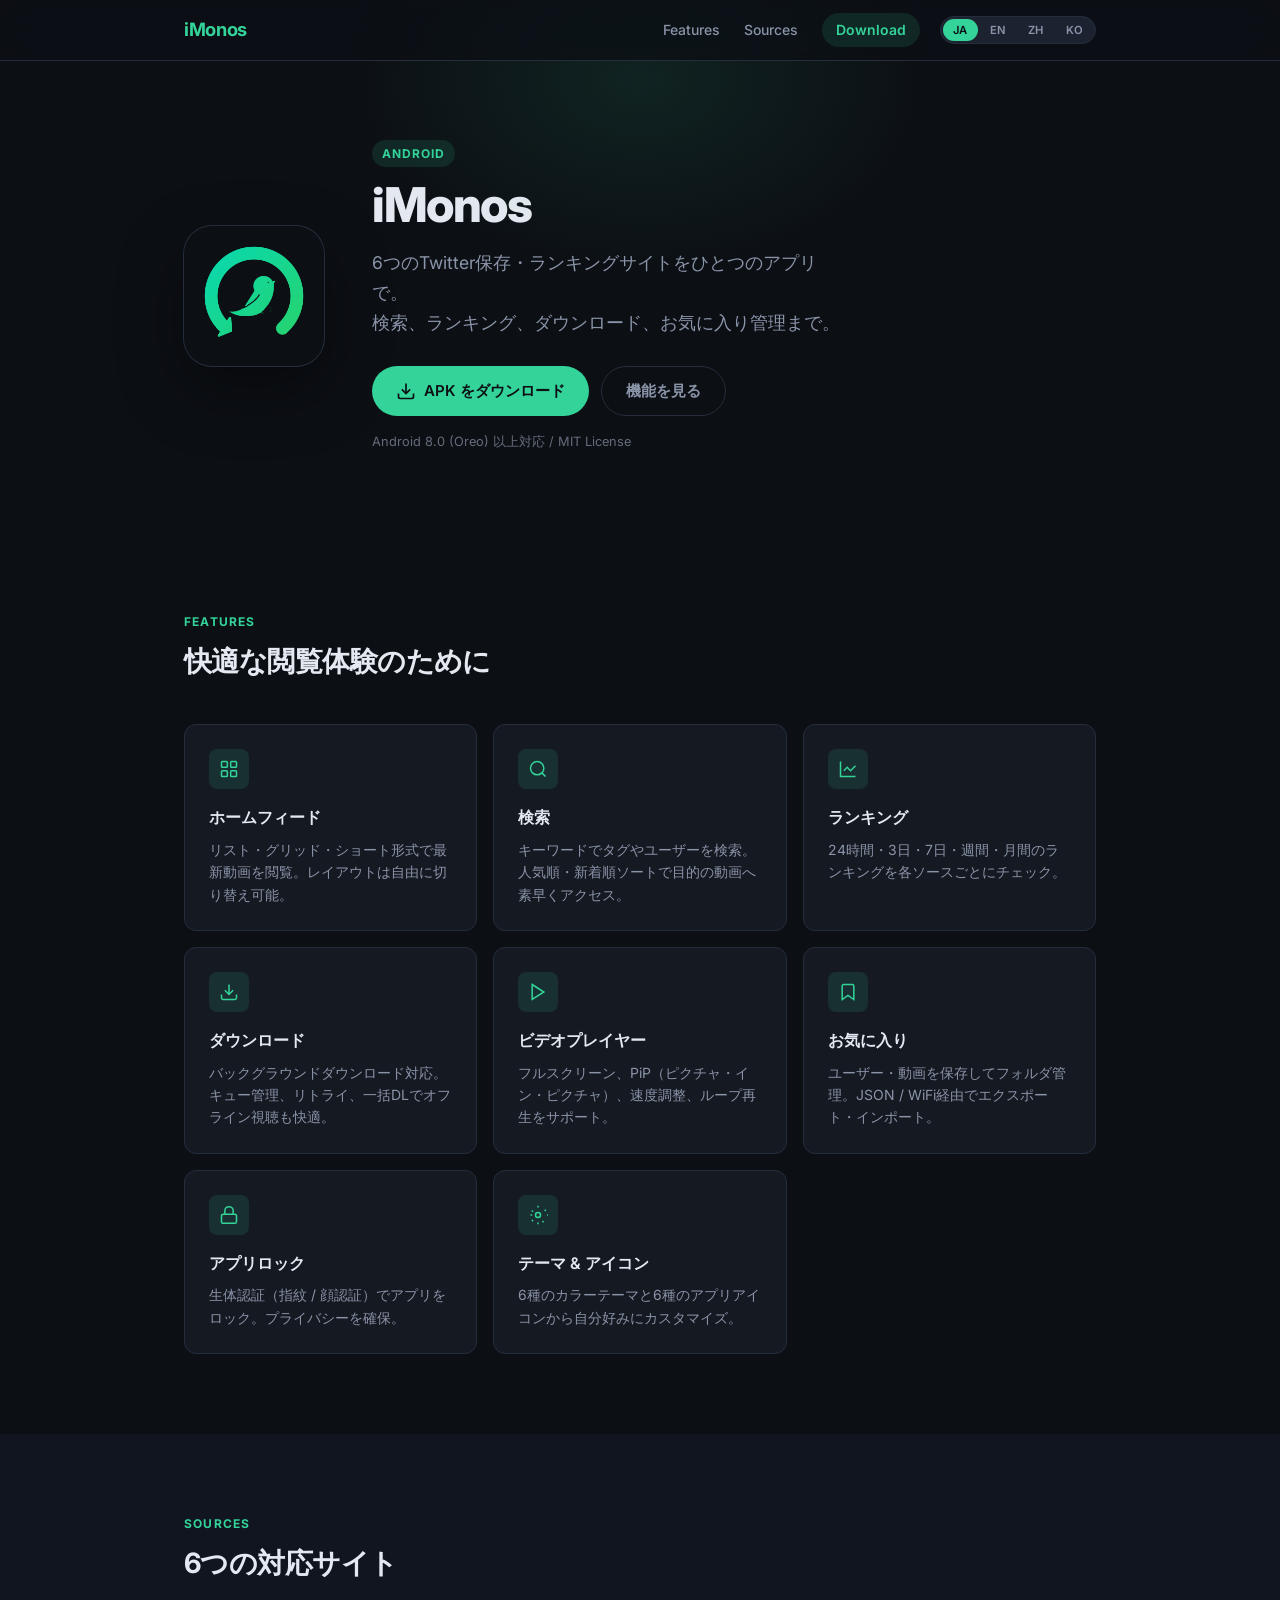
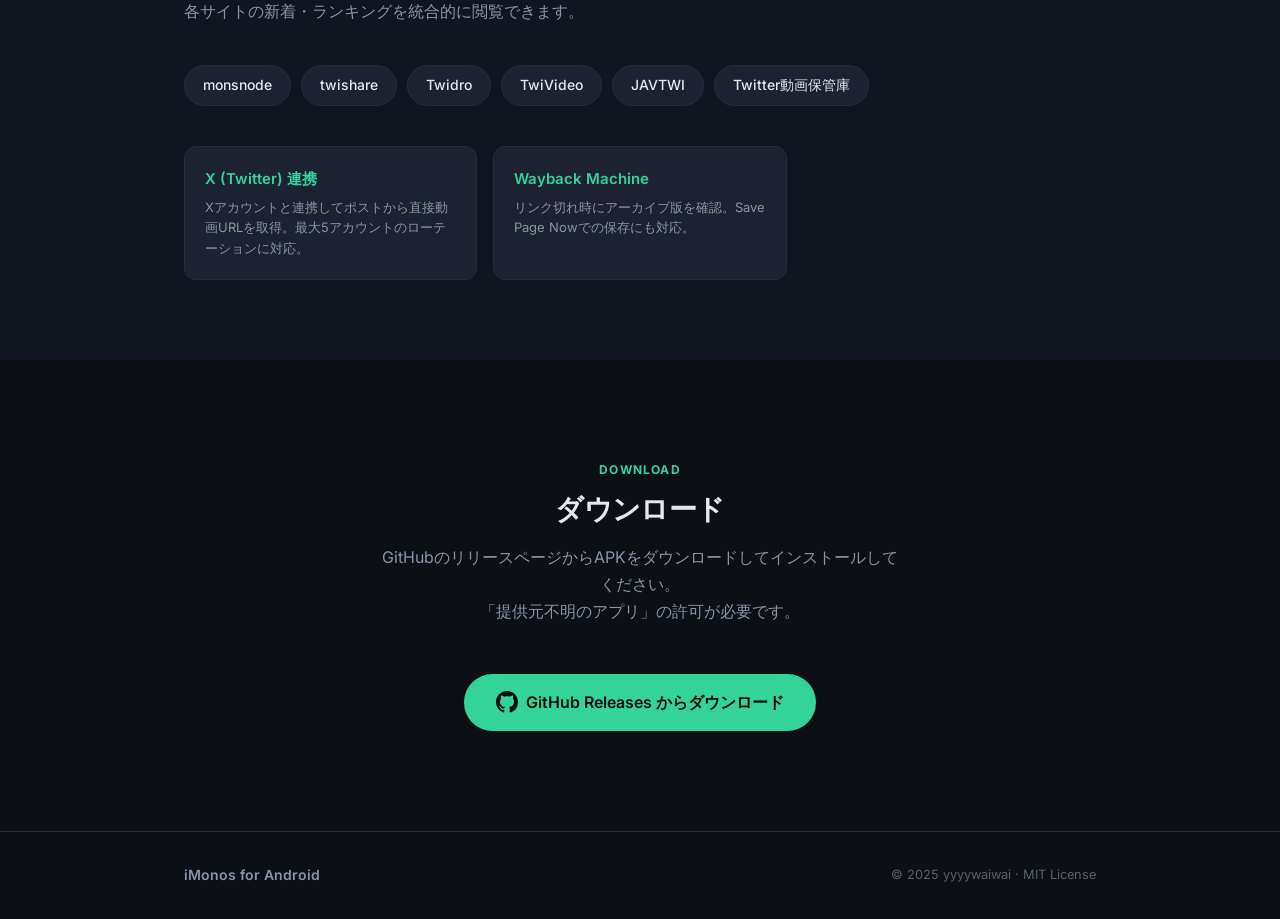
==== index.html @ a7b482ba "Initial commit" ====
<!DOCTYPE html>
<html lang="ja">
<head>
  <meta charset="UTF-8">
  <meta name="viewport" content="width=device-width, initial-scale=1.0">
  <title>iMonos for Android</title>
  <meta name="description" content="iMonos - Twitter保存ランキング系サイトを快適に閲覧できるAndroidアプリ">
  <meta name="theme-color" content="#0c0f14">

  <meta property="og:type" content="website">
  <meta property="og:title" content="iMonos for Android">
  <meta property="og:description" content="iMonos - Twitter保存ランキング系サイトを快適に閲覧できるAndroidアプリ">
  <meta property="og:image" content="app-icon.png">
  <meta name="twitter:card" content="summary">
  <meta name="twitter:title" content="iMonos for Android">
  <meta name="twitter:description" content="iMonos - Twitter保存ランキング系サイトを快適に閲覧できるAndroidアプリ">

  <link rel="icon" href="app-icon.png" type="image/png">
  <link rel="preconnect" href="https://fonts.googleapis.com">
  <link rel="preconnect" href="https://fonts.gstatic.com" crossorigin>
  <link href="https://fonts.googleapis.com/css2?family=Inter:wght@400;500;600;700;800&family=Noto+Sans+SC:wght@400;500;600;700&family=Noto+Sans+KR:wght@400;500;600;700&display=swap" rel="stylesheet">
  <link rel="stylesheet" href="style.css">
</head>
<body>

  <nav class="topbar">
    <div class="topbar-inner">
      <span class="topbar-brand">iMonos</span>
      <div class="topbar-right">
        <div class="topbar-links">
          <a href="#features" data-i18n="nav.features">Features</a>
          <a href="#sources" data-i18n="nav.sources">Sources</a>
          <a href="#download" class="topbar-cta" data-i18n="nav.download">Download</a>
        </div>
        <div class="lang-switcher">
          <button class="lang-btn" data-lang="ja" aria-label="Japanese">JA</button>
          <button class="lang-btn" data-lang="en" aria-label="English">EN</button>
          <button class="lang-btn" data-lang="zh" aria-label="Chinese">ZH</button>
          <button class="lang-btn" data-lang="ko" aria-label="Korean">KO</button>
        </div>
      </div>
    </div>
  </nav>

  <main>

    <!-- Hero -->
    <section class="hero">
      <div class="hero-glow" aria-hidden="true"></div>
      <div class="wrap hero-layout">
        <img class="hero-icon" src="app-icon.png" alt="iMonos App Icon" width="160" height="160">
        <div class="hero-text">
          <p class="hero-badge">Android</p>
          <h1>iMonos</h1>
          <p class="hero-lead" data-i18n="hero.lead">6つのTwitter保存・ランキングサイトをひとつのアプリで。<br>検索、ランキング、ダウンロード、お気に入り管理まで。</p>
          <div class="hero-buttons">
            <a href="https://github.com/tqmane/iMons_web/releases/latest" class="btn btn-primary" target="_blank" rel="noreferrer">
              <svg viewBox="0 0 24 24" fill="none" stroke="currentColor" stroke-width="2" width="20" height="20" aria-hidden="true">
                <path d="M21 15v4a2 2 0 0 1-2 2H5a2 2 0 0 1-2-2v-4"/>
                <polyline points="7 10 12 15 17 10"/>
                <line x1="12" y1="15" x2="12" y2="3"/>
              </svg>
              <span data-i18n="hero.download">APK をダウンロード</span>
            </a>
            <a href="#features" class="btn btn-ghost" data-i18n="hero.features">機能を見る</a>
          </div>
          <p class="hero-note" data-i18n="hero.note">Android 8.0 (Oreo) 以上対応 / MIT License</p>
        </div>
      </div>
    </section>

    <!-- Features -->
    <section class="section" id="features">
      <div class="wrap">
        <p class="section-label">Features</p>
        <h2 class="section-heading" data-i18n="features.heading">快適な閲覧体験のために</h2>

        <div class="feat-grid">
          <div class="feat-card">
            <div class="feat-icon">
              <svg viewBox="0 0 24 24" fill="none" stroke="currentColor" stroke-width="1.8"><rect x="3" y="3" width="7" height="7" rx="1"/><rect x="14" y="3" width="7" height="7" rx="1"/><rect x="3" y="14" width="7" height="7" rx="1"/><rect x="14" y="14" width="7" height="7" rx="1"/></svg>
            </div>
            <h3 data-i18n="features.home.title">ホームフィード</h3>
            <p data-i18n="features.home.desc">リスト・グリッド・ショート形式で最新動画を閲覧。レイアウトは自由に切り替え可能。</p>
          </div>

          <div class="feat-card">
            <div class="feat-icon">
              <svg viewBox="0 0 24 24" fill="none" stroke="currentColor" stroke-width="1.8"><circle cx="11" cy="11" r="8"/><path d="m21 21-4.35-4.35"/></svg>
            </div>
            <h3 data-i18n="features.search.title">検索</h3>
            <p data-i18n="features.search.desc">キーワードでタグやユーザーを検索。人気順・新着順ソートで目的の動画へ素早くアクセス。</p>
          </div>

          <div class="feat-card">
            <div class="feat-icon">
              <svg viewBox="0 0 24 24" fill="none" stroke="currentColor" stroke-width="1.8"><path d="M3 3v18h18"/><path d="m7 14 4-4 4 4 6-6"/></svg>
            </div>
            <h3 data-i18n="features.ranking.title">ランキング</h3>
            <p data-i18n="features.ranking.desc">24時間・3日・7日・週間・月間のランキングを各ソースごとにチェック。</p>
          </div>

          <div class="feat-card">
            <div class="feat-icon">
              <svg viewBox="0 0 24 24" fill="none" stroke="currentColor" stroke-width="1.8"><path d="M21 15v4a2 2 0 0 1-2 2H5a2 2 0 0 1-2-2v-4"/><polyline points="7 10 12 15 17 10"/><line x1="12" y1="15" x2="12" y2="3"/></svg>
            </div>
            <h3 data-i18n="features.download.title">ダウンロード</h3>
            <p data-i18n="features.download.desc">バックグラウンドダウンロード対応。キュー管理、リトライ、一括DLでオフライン視聴も快適。</p>
          </div>

          <div class="feat-card">
            <div class="feat-icon">
              <svg viewBox="0 0 24 24" fill="none" stroke="currentColor" stroke-width="1.8"><polygon points="5 3 19 12 5 21 5 3"/></svg>
            </div>
            <h3 data-i18n="features.player.title">ビデオプレイヤー</h3>
            <p data-i18n="features.player.desc">フルスクリーン、PiP（ピクチャ・イン・ピクチャ）、速度調整、ループ再生をサポート。</p>
          </div>

          <div class="feat-card">
            <div class="feat-icon">
              <svg viewBox="0 0 24 24" fill="none" stroke="currentColor" stroke-width="1.8"><path d="M19 21l-7-5-7 5V5a2 2 0 0 1 2-2h10a2 2 0 0 1 2 2z"/></svg>
            </div>
            <h3 data-i18n="features.favorites.title">お気に入り</h3>
            <p data-i18n="features.favorites.desc">ユーザー・動画を保存してフォルダ管理。JSON / WiFi経由でエクスポート・インポート。</p>
          </div>

          <div class="feat-card">
            <div class="feat-icon">
              <svg viewBox="0 0 24 24" fill="none" stroke="currentColor" stroke-width="1.8"><rect x="3" y="11" width="18" height="11" rx="2"/><path d="M7 11V7a5 5 0 0 1 10 0v4"/></svg>
            </div>
            <h3 data-i18n="features.lock.title">アプリロック</h3>
            <p data-i18n="features.lock.desc">生体認証（指紋 / 顔認証）でアプリをロック。プライバシーを確保。</p>
          </div>

          <div class="feat-card">
            <div class="feat-icon">
              <svg viewBox="0 0 24 24" fill="none" stroke="currentColor" stroke-width="1.8"><circle cx="12" cy="12" r="3"/><path d="M12 1v2m0 18v2m-9-11h2m18 0h2m-3.64-6.36-1.41 1.41M6.05 17.95l-1.41 1.41m0-12.73 1.41 1.41m11.31 11.31 1.41 1.41"/></svg>
            </div>
            <h3 data-i18n="features.themes.title">テーマ & アイコン</h3>
            <p data-i18n="features.themes.desc">6種のカラーテーマと6種のアプリアイコンから自分好みにカスタマイズ。</p>
          </div>
        </div>
      </div>
    </section>

    <!-- Sources -->
    <section class="section section-alt" id="sources">
      <div class="wrap">
        <p class="section-label">Sources</p>
        <h2 class="section-heading" data-i18n="sources.heading">6つの対応サイト</h2>
        <p class="section-sub" data-i18n="sources.sub">各サイトの新着・ランキングを統合的に閲覧できます。</p>

        <div class="source-list">
          <div class="source-chip">monsnode</div>
          <div class="source-chip">twishare</div>
          <div class="source-chip">Twidro</div>
          <div class="source-chip">TwiVideo</div>
          <div class="source-chip">JAVTWI</div>
          <div class="source-chip" data-i18n="sources.twidl">Twitter動画保管庫</div>
        </div>

        <div class="extra-grid">
          <div class="extra-card">
            <h4 data-i18n="sources.x.title">X (Twitter) 連携</h4>
            <p data-i18n="sources.x.desc">Xアカウントと連携してポストから直接動画URLを取得。最大5アカウントのローテーションに対応。</p>
          </div>
          <div class="extra-card">
            <h4 data-i18n="sources.wayback.title">Wayback Machine</h4>
            <p data-i18n="sources.wayback.desc">リンク切れ時にアーカイブ版を確認。Save Page Nowでの保存にも対応。</p>
          </div>
        </div>
      </div>
    </section>

    <!-- Download -->
    <section class="section section-download" id="download">
      <div class="wrap download-wrap">
        <div class="download-content">
          <p class="section-label">Download</p>
          <h2 class="section-heading" data-i18n="download.heading">ダウンロード</h2>
          <p class="section-sub" data-i18n="download.sub">GitHubのリリースページからAPKをダウンロードしてインストールしてください。<br>「提供元不明のアプリ」の許可が必要です。</p>
          <a href="https://github.com/tqmane/film_sims/releases/latest" class="btn btn-primary btn-lg" target="_blank" rel="noreferrer">
            <svg viewBox="0 0 24 24" fill="currentColor" width="22" height="22" aria-hidden="true">
              <path d="M12 0C5.37 0 0 5.37 0 12c0 5.31 3.435 9.795 8.205 11.385.6.105.825-.255.825-.57 0-.285-.015-1.23-.015-2.235-3.015.555-3.795-.735-4.035-1.41-.135-.345-.72-1.41-1.23-1.695-.42-.225-1.02-.78-.015-.795.945-.015 1.62.87 1.845 1.23 1.08 1.815 2.805 1.305 3.495.99.105-.78.42-1.305.765-1.605-2.67-.3-5.46-1.335-5.46-5.925 0-1.305.465-2.385 1.23-3.225-.12-.3-.54-1.53.12-3.18 0 0 1.005-.315 3.3 1.23.96-.27 1.98-.405 3-.405s2.04.135 3 .405c2.295-1.56 3.3-1.23 3.3-1.23.66 1.65.24 2.88.12 3.18.765.84 1.23 1.905 1.23 3.225 0 4.605-2.805 5.625-5.475 5.925.435.375.81 1.095.81 2.22 0 1.605-.015 2.895-.015 3.3 0 .315.225.69.825.57A12.02 12.02 0 0 0 24 12c0-6.63-5.37-12-12-12z"/>
            </svg>
            <span data-i18n="download.btn">GitHub Releases からダウンロード</span>
          </a>
        </div>
      </div>
    </section>

  </main>

  <footer class="footer">
    <div class="wrap footer-inner">
      <p class="footer-brand">iMonos for Android</p>
      <p class="footer-copy">&copy; 2025 yyyywaiwai &middot; MIT License</p>
    </div>
  </footer>

  <script src="i18n.js"></script>
</body>
</html>
---- style.css ----
/* =============================
   iMonos for Android - Web Page
   ============================= */

*,
*::before,
*::after {
  margin: 0;
  padding: 0;
  box-sizing: border-box;
}

:root {
  --bg: #0c0f14;
  --bg-card: #151922;
  --bg-alt: #111520;
  --surface: #1c2230;
  --border: #252d3d;
  --text: #e4e8f0;
  --text-muted: #8a94a8;
  --accent: #34d399;
  --accent-dim: rgba(52, 211, 153, 0.12);
  --accent-hover: #5eead4;
  --radius: 12px;
  --radius-sm: 8px;
  --font: "Inter", -apple-system, BlinkMacSystemFont, "Segoe UI", sans-serif;
}

html {
  scroll-behavior: smooth;
  scroll-padding-top: 72px;
}

body {
  font-family: var(--font);
  background: var(--bg);
  color: var(--text);
  line-height: 1.6;
  -webkit-font-smoothing: antialiased;
}

.wrap {
  max-width: 960px;
  margin: 0 auto;
  padding: 0 24px;
}

/* ---- Topbar ---- */

.topbar {
  position: fixed;
  top: 0;
  left: 0;
  right: 0;
  z-index: 100;
  backdrop-filter: blur(16px) saturate(1.4);
  -webkit-backdrop-filter: blur(16px) saturate(1.4);
  background: rgba(12, 15, 20, 0.75);
  border-bottom: 1px solid var(--border);
}

.topbar-inner {
  max-width: 960px;
  margin: 0 auto;
  padding: 0 24px;
  height: 60px;
  display: flex;
  align-items: center;
  justify-content: space-between;
}

.topbar-brand {
  font-weight: 700;
  font-size: 1.15rem;
  color: var(--accent);
  letter-spacing: -0.02em;
}

.topbar-right {
  display: flex;
  align-items: center;
  gap: 20px;
}

.topbar-links {
  display: flex;
  align-items: center;
  gap: 24px;
}

.topbar-links a {
  color: var(--text-muted);
  text-decoration: none;
  font-size: 0.875rem;
  font-weight: 500;
  transition: color 0.2s;
}

.topbar-links a:hover {
  color: var(--text);
}

.topbar-cta {
  background: var(--accent-dim);
  color: var(--accent) !important;
  padding: 6px 14px;
  border-radius: 999px;
  font-weight: 600 !important;
}

.topbar-cta:hover {
  background: rgba(52, 211, 153, 0.2);
  color: var(--accent-hover) !important;
}

/* ---- Language Switcher ---- */

.lang-switcher {
  display: flex;
  gap: 2px;
  background: var(--surface);
  border-radius: 999px;
  padding: 2px;
  border: 1px solid var(--border);
}

.lang-btn {
  background: transparent;
  color: var(--text-muted);
  border: none;
  padding: 4px 10px;
  border-radius: 999px;
  font-size: 0.7rem;
  font-weight: 600;
  font-family: var(--font);
  cursor: pointer;
  transition: all 0.2s;
  letter-spacing: 0.02em;
}

.lang-btn:hover {
  color: var(--text);
}

.lang-btn.active {
  background: var(--accent);
  color: #0c0f14;
}

/* ---- Hero ---- */

.hero {
  position: relative;
  padding: 140px 0 80px;
  overflow: hidden;
}

.hero-glow {
  position: absolute;
  top: -120px;
  left: 50%;
  transform: translateX(-50%);
  width: 600px;
  height: 400px;
  background: radial-gradient(ellipse, rgba(52, 211, 153, 0.1) 0%, transparent 70%);
  pointer-events: none;
}

.hero-layout {
  display: flex;
  align-items: center;
  gap: 48px;
}

.hero-icon {
  width: 140px;
  height: 140px;
  border-radius: 28px;
  flex-shrink: 0;
  box-shadow: 0 0 0 1px var(--border), 0 24px 64px rgba(0, 0, 0, 0.4);
}

.hero-badge {
  display: inline-block;
  font-size: 0.75rem;
  font-weight: 700;
  text-transform: uppercase;
  letter-spacing: 0.08em;
  color: var(--accent);
  background: var(--accent-dim);
  padding: 4px 10px;
  border-radius: 999px;
  margin-bottom: 12px;
}

.hero-text h1 {
  font-size: 3rem;
  font-weight: 800;
  letter-spacing: -0.03em;
  line-height: 1.1;
  margin-bottom: 16px;
}

.hero-lead {
  font-size: 1.1rem;
  color: var(--text-muted);
  max-width: 480px;
  margin-bottom: 28px;
  line-height: 1.7;
}

.hero-buttons {
  display: flex;
  gap: 12px;
  flex-wrap: wrap;
  margin-bottom: 16px;
}

.hero-note {
  font-size: 0.8rem;
  color: var(--text-muted);
  opacity: 0.7;
}

/* ---- Buttons ---- */

.btn {
  display: inline-flex;
  align-items: center;
  gap: 8px;
  padding: 12px 24px;
  border-radius: 999px;
  font-size: 0.9375rem;
  font-weight: 600;
  text-decoration: none;
  transition: all 0.2s;
  cursor: pointer;
  border: none;
}

.btn-primary {
  background: var(--accent);
  color: #0c0f14;
}

.btn-primary:hover {
  background: var(--accent-hover);
  transform: translateY(-1px);
  box-shadow: 0 8px 24px rgba(52, 211, 153, 0.25);
}

.btn-ghost {
  background: transparent;
  color: var(--text-muted);
  border: 1px solid var(--border);
}

.btn-ghost:hover {
  color: var(--text);
  border-color: var(--text-muted);
}

.btn-lg {
  padding: 16px 32px;
  font-size: 1rem;
}

/* ---- Sections ---- */

.section {
  padding: 80px 0;
}

.section-alt {
  background: var(--bg-alt);
}

.section-label {
  font-size: 0.75rem;
  font-weight: 700;
  text-transform: uppercase;
  letter-spacing: 0.1em;
  color: var(--accent);
  margin-bottom: 8px;
}

.section-heading {
  font-size: 1.75rem;
  font-weight: 700;
  letter-spacing: -0.02em;
  margin-bottom: 12px;
}

.section-sub {
  color: var(--text-muted);
  max-width: 520px;
  margin-bottom: 40px;
  line-height: 1.7;
}

/* ---- Feature Grid ---- */

.feat-grid {
  display: grid;
  grid-template-columns: repeat(auto-fill, minmax(260px, 1fr));
  gap: 16px;
  margin-top: 40px;
}

.feat-card {
  background: var(--bg-card);
  border: 1px solid var(--border);
  border-radius: var(--radius);
  padding: 24px;
  transition: border-color 0.2s, transform 0.2s;
}

.feat-card:hover {
  border-color: var(--accent);
  transform: translateY(-2px);
}

.feat-icon {
  width: 40px;
  height: 40px;
  display: flex;
  align-items: center;
  justify-content: center;
  background: var(--accent-dim);
  border-radius: var(--radius-sm);
  margin-bottom: 16px;
  color: var(--accent);
}

.feat-icon svg {
  width: 20px;
  height: 20px;
}

.feat-card h3 {
  font-size: 1rem;
  font-weight: 600;
  margin-bottom: 8px;
}

.feat-card p {
  font-size: 0.875rem;
  color: var(--text-muted);
  line-height: 1.6;
}

/* ---- Sources ---- */

.source-list {
  display: flex;
  flex-wrap: wrap;
  gap: 10px;
  margin-bottom: 40px;
}

.source-chip {
  background: var(--surface);
  border: 1px solid var(--border);
  border-radius: 999px;
  padding: 8px 18px;
  font-size: 0.875rem;
  font-weight: 500;
  color: var(--text);
  transition: border-color 0.2s;
}

.source-chip:hover {
  border-color: var(--accent);
}

/* ---- Extra Grid ---- */

.extra-grid {
  display: grid;
  grid-template-columns: repeat(auto-fill, minmax(240px, 1fr));
  gap: 16px;
}

.extra-card {
  background: var(--surface);
  border: 1px solid var(--border);
  border-radius: var(--radius);
  padding: 20px;
}

.extra-card h4 {
  font-size: 0.9375rem;
  font-weight: 600;
  margin-bottom: 6px;
  color: var(--accent);
}

.extra-card p {
  font-size: 0.8125rem;
  color: var(--text-muted);
  line-height: 1.6;
}

/* ---- Download ---- */

.section-download {
  text-align: center;
  padding: 100px 0;
}

.download-wrap {
  display: flex;
  flex-direction: column;
  align-items: center;
}

.download-content {
  max-width: 520px;
}

.download-content .section-sub {
  margin-left: auto;
  margin-right: auto;
}

.download-content .btn-primary {
  margin-top: 8px;
}

/* ---- Footer ---- */

.footer {
  border-top: 1px solid var(--border);
  padding: 32px 0;
}

.footer-inner {
  display: flex;
  align-items: center;
  justify-content: space-between;
}

.footer-brand {
  font-weight: 600;
  font-size: 0.875rem;
  color: var(--text-muted);
}

.footer-copy {
  font-size: 0.8rem;
  color: var(--text-muted);
  opacity: 0.6;
}

/* ---- Responsive ---- */

@media (max-width: 640px) {
  .topbar-inner {
    padding: 0 16px;
  }

  .topbar-right {
    gap: 10px;
  }

  .topbar-links a:not(.topbar-cta) {
    display: none;
  }

  .topbar-links {
    gap: 0;
  }

  .lang-btn {
    padding: 4px 7px;
    font-size: 0.65rem;
  }

  .hero {
    padding: 100px 0 60px;
  }

  .hero-layout {
    flex-direction: column;
    align-items: flex-start;
    gap: 24px;
  }

  .hero-icon {
    width: 96px;
    height: 96px;
    border-radius: 22px;
  }

  .hero-text h1 {
    font-size: 2.25rem;
  }

  .hero-lead {
    font-size: 1rem;
  }

  .section-heading {
    font-size: 1.4rem;
  }

  .feat-grid {
    grid-template-columns: 1fr;
  }

  .extra-grid {
    grid-template-columns: 1fr;
  }

  .footer-inner {
    flex-direction: column;
    gap: 8px;
    text-align: center;
  }
}
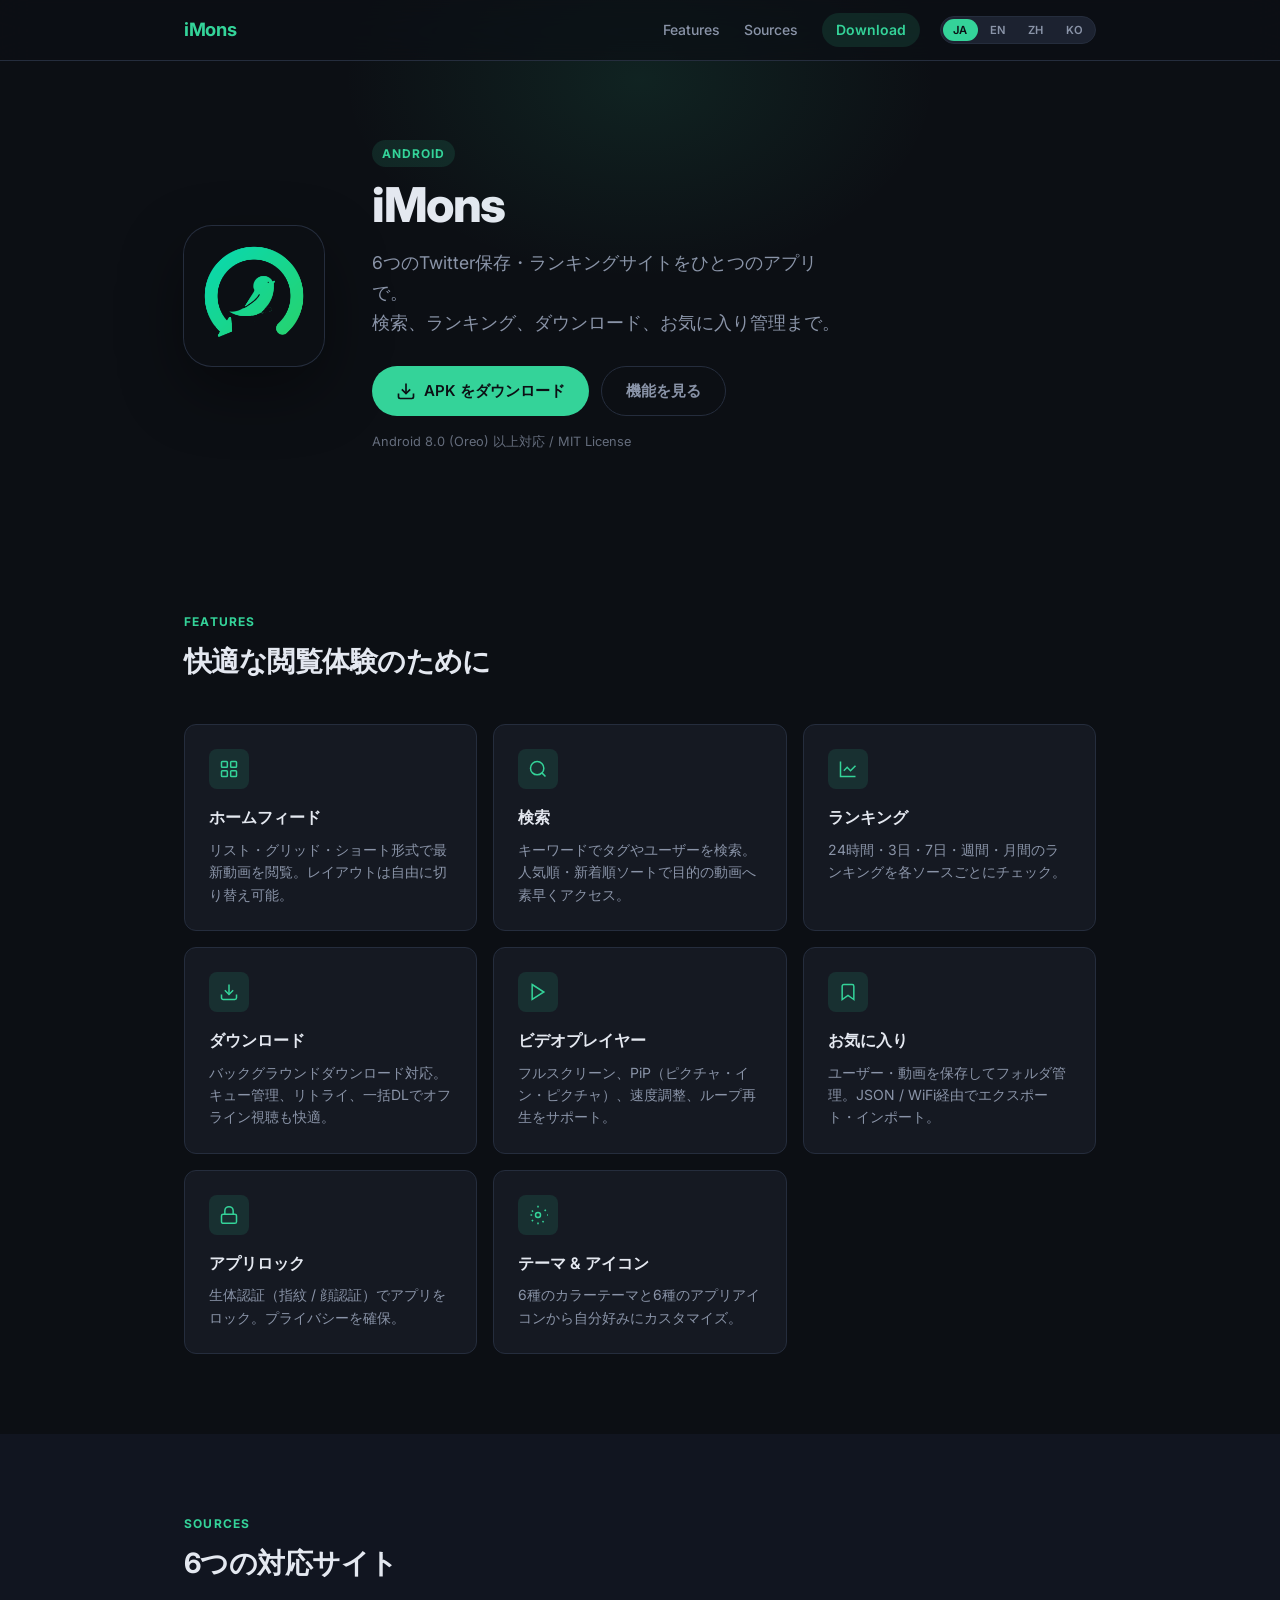
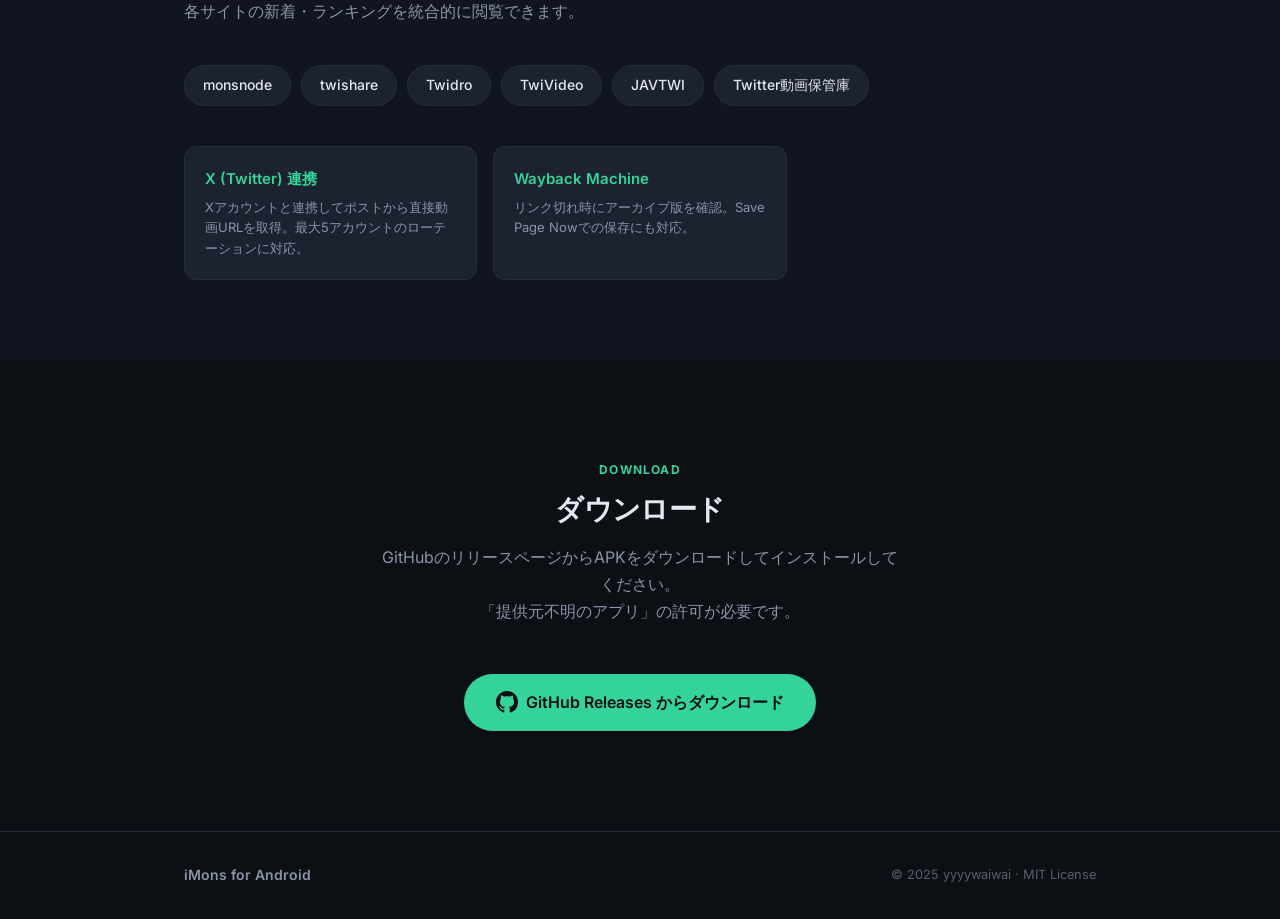
==== commit b4785c86: "Fix branding typos in i18n.js, index.html, and style.css" ====
--- a/index.html
+++ b/index.html
@@ -3,17 +3,17 @@
 <head>
   <meta charset="UTF-8">
   <meta name="viewport" content="width=device-width, initial-scale=1.0">
-  <title>iMonos for Android</title>
-  <meta name="description" content="iMonos - Twitter保存ランキング系サイトを快適に閲覧できるAndroidアプリ">
+  <title>iMons for Android</title>
+  <meta name="description" content="iMons - Twitter保存ランキング系サイトを快適に閲覧できるAndroidアプリ">
   <meta name="theme-color" content="#0c0f14">
 
   <meta property="og:type" content="website">
-  <meta property="og:title" content="iMonos for Android">
-  <meta property="og:description" content="iMonos - Twitter保存ランキング系サイトを快適に閲覧できるAndroidアプリ">
+  <meta property="og:title" content="iMons for Android">
+  <meta property="og:description" content="iMons - Twitter保存ランキング系サイトを快適に閲覧できるAndroidアプリ">
   <meta property="og:image" content="app-icon.png">
   <meta name="twitter:card" content="summary">
-  <meta name="twitter:title" content="iMonos for Android">
-  <meta name="twitter:description" content="iMonos - Twitter保存ランキング系サイトを快適に閲覧できるAndroidアプリ">
+  <meta name="twitter:title" content="iMons for Android">
+  <meta name="twitter:description" content="iMons - Twitter保存ランキング系サイトを快適に閲覧できるAndroidアプリ">
 
   <link rel="icon" href="app-icon.png" type="image/png">
   <link rel="preconnect" href="https://fonts.googleapis.com">
@@ -25,7 +25,7 @@
 
   <nav class="topbar">
     <div class="topbar-inner">
-      <span class="topbar-brand">iMonos</span>
+      <span class="topbar-brand">iMons</span>
       <div class="topbar-right">
         <div class="topbar-links">
           <a href="#features" data-i18n="nav.features">Features</a>
@@ -48,10 +48,10 @@
     <section class="hero">
       <div class="hero-glow" aria-hidden="true"></div>
       <div class="wrap hero-layout">
-        <img class="hero-icon" src="app-icon.png" alt="iMonos App Icon" width="160" height="160">
+        <img class="hero-icon" src="app-icon.png" alt="iMons App Icon" width="160" height="160">
         <div class="hero-text">
           <p class="hero-badge">Android</p>
-          <h1>iMonos</h1>
+          <h1>iMons</h1>
           <p class="hero-lead" data-i18n="hero.lead">6つのTwitter保存・ランキングサイトをひとつのアプリで。<br>検索、ランキング、ダウンロード、お気に入り管理まで。</p>
           <div class="hero-buttons">
             <a href="https://github.com/tqmane/iMons_web/releases/latest" class="btn btn-primary" target="_blank" rel="noreferrer">
@@ -193,7 +193,7 @@
 
   <footer class="footer">
     <div class="wrap footer-inner">
-      <p class="footer-brand">iMonos for Android</p>
+      <p class="footer-brand">iMons for Android</p>
       <p class="footer-copy">&copy; 2025 yyyywaiwai &middot; MIT License</p>
     </div>
   </footer>
--- a/style.css
+++ b/style.css
@@ -1,5 +1,5 @@
 /* =============================
-   iMonos for Android - Web Page
+   iMons for Android - Web Page
    ============================= */
 
 *,
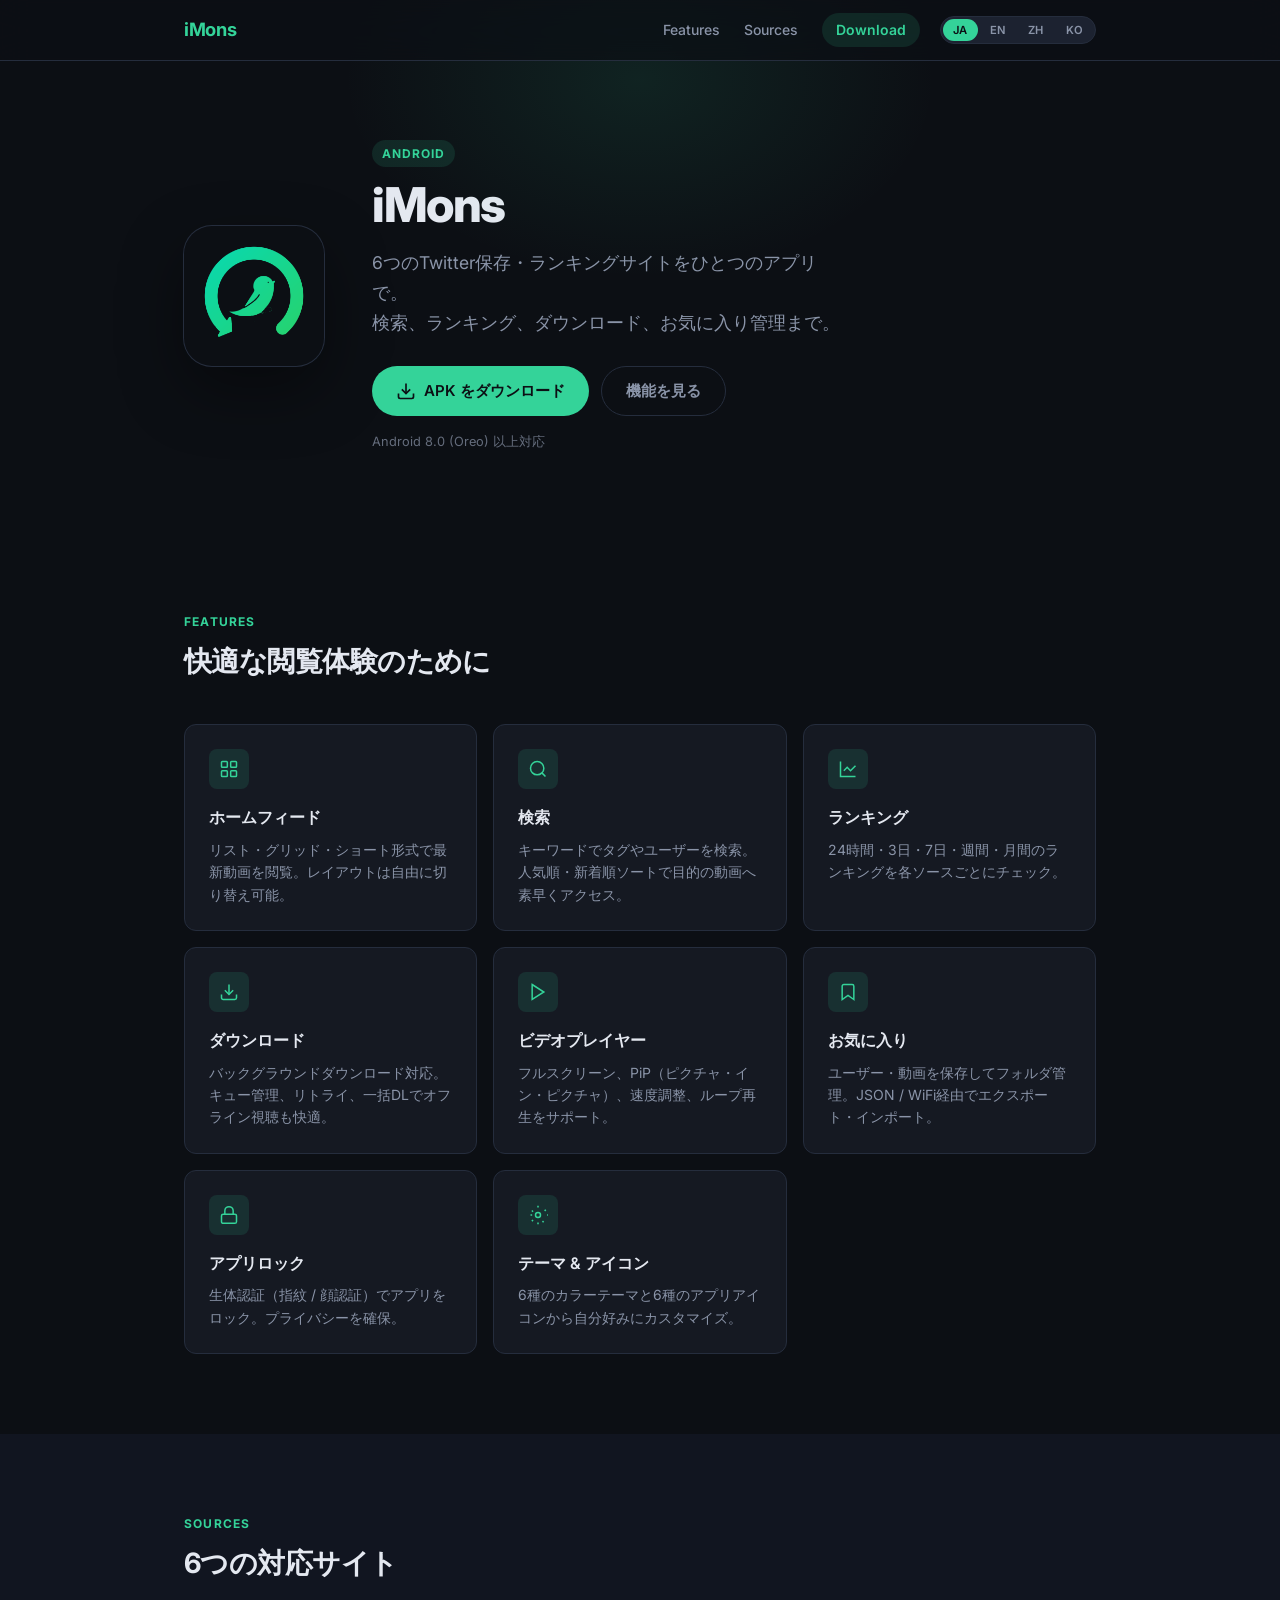
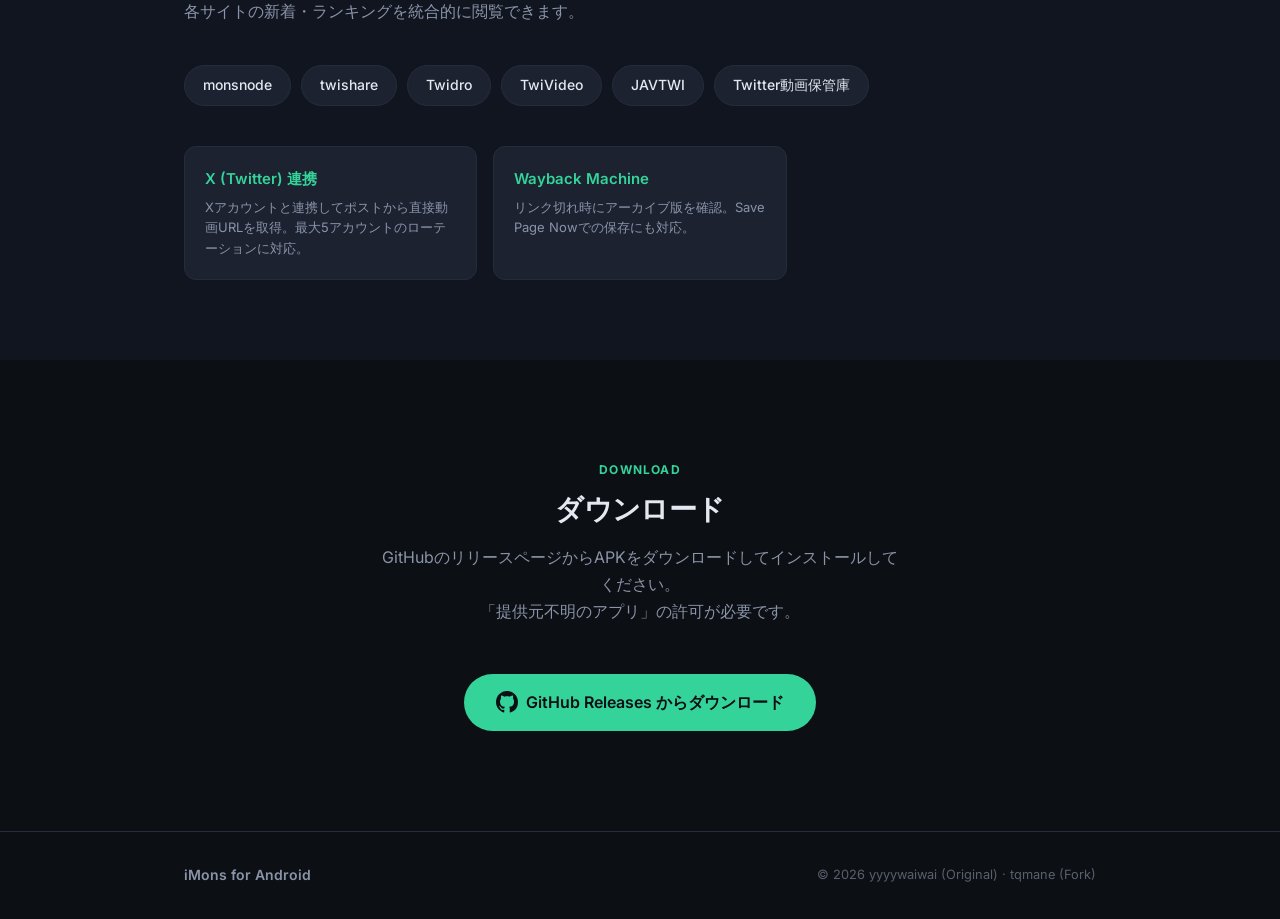
==== commit b93e1f50: "i18n.jsとindex.htmlのライセンス表記を修正" ====
--- a/index.html
+++ b/index.html
@@ -64,7 +64,7 @@
             </a>
             <a href="#features" class="btn btn-ghost" data-i18n="hero.features">機能を見る</a>
           </div>
-          <p class="hero-note" data-i18n="hero.note">Android 8.0 (Oreo) 以上対応 / MIT License</p>
+          <p class="hero-note" data-i18n="hero.note">Android 8.0 (Oreo) 以上対応</p>
         </div>
       </div>
     </section>
@@ -194,7 +194,7 @@
   <footer class="footer">
     <div class="wrap footer-inner">
       <p class="footer-brand">iMons for Android</p>
-      <p class="footer-copy">&copy; 2025 yyyywaiwai &middot; MIT License</p>
+      <p class="footer-copy">&copy; 2026 yyyywaiwai (Original) &middot; tqmane (Fork)</p>
     </div>
   </footer>
 
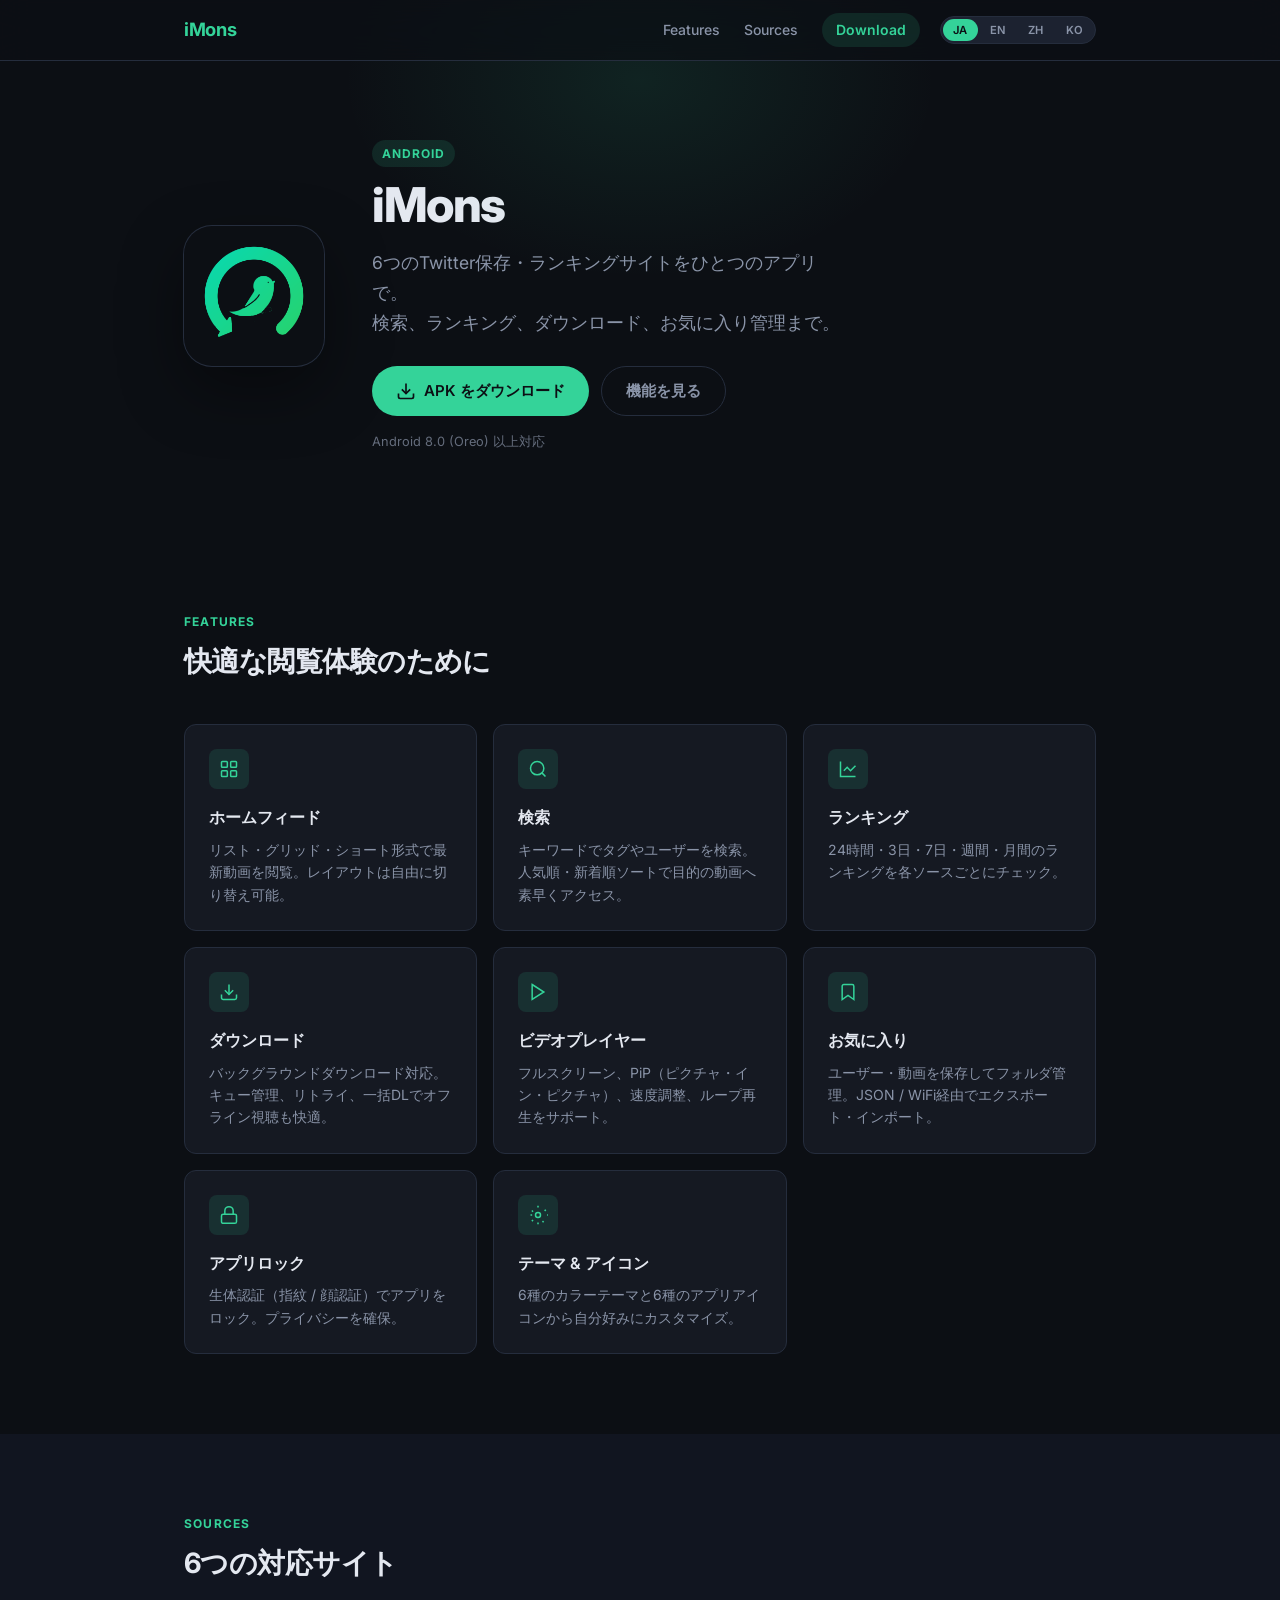
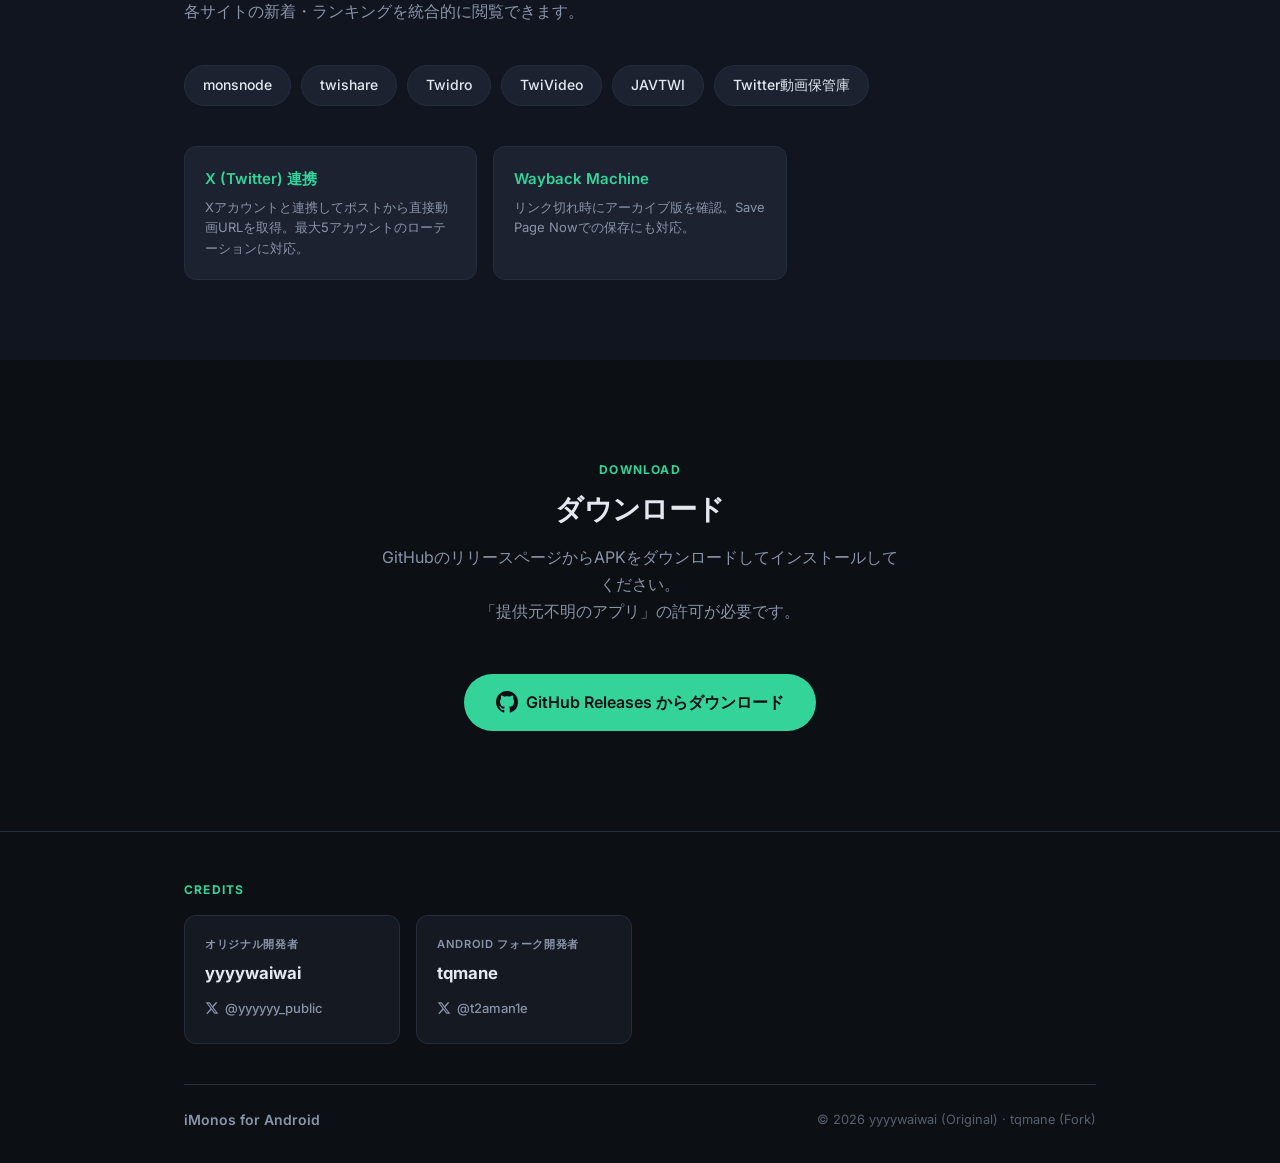
==== commit a7002ad6: "Initial commit" ====
--- a/index.html
+++ b/index.html
@@ -179,7 +179,7 @@
           <p class="section-label">Download</p>
           <h2 class="section-heading" data-i18n="download.heading">ダウンロード</h2>
           <p class="section-sub" data-i18n="download.sub">GitHubのリリースページからAPKをダウンロードしてインストールしてください。<br>「提供元不明のアプリ」の許可が必要です。</p>
-          <a href="https://github.com/tqmane/film_sims/releases/latest" class="btn btn-primary btn-lg" target="_blank" rel="noreferrer">
+          <a href="https://github.com/tqmane/iMons_web/releases/latest" class="btn btn-primary btn-lg" target="_blank" rel="noreferrer">
             <svg viewBox="0 0 24 24" fill="currentColor" width="22" height="22" aria-hidden="true">
               <path d="M12 0C5.37 0 0 5.37 0 12c0 5.31 3.435 9.795 8.205 11.385.6.105.825-.255.825-.57 0-.285-.015-1.23-.015-2.235-3.015.555-3.795-.735-4.035-1.41-.135-.345-.72-1.41-1.23-1.695-.42-.225-1.02-.78-.015-.795.945-.015 1.62.87 1.845 1.23 1.08 1.815 2.805 1.305 3.495.99.105-.78.42-1.305.765-1.605-2.67-.3-5.46-1.335-5.46-5.925 0-1.305.465-2.385 1.23-3.225-.12-.3-.54-1.53.12-3.18 0 0 1.005-.315 3.3 1.23.96-.27 1.98-.405 3-.405s2.04.135 3 .405c2.295-1.56 3.3-1.23 3.3-1.23.66 1.65.24 2.88.12 3.18.765.84 1.23 1.905 1.23 3.225 0 4.605-2.805 5.625-5.475 5.925.435.375.81 1.095.81 2.22 0 1.605-.015 2.895-.015 3.3 0 .315.225.69.825.57A12.02 12.02 0 0 0 24 12c0-6.63-5.37-12-12-12z"/>
             </svg>
@@ -192,9 +192,32 @@
   </main>
 
   <footer class="footer">
-    <div class="wrap footer-inner">
-      <p class="footer-brand">iMons for Android</p>
-      <p class="footer-copy">&copy; 2026 yyyywaiwai (Original) &middot; tqmane (Fork)</p>
+    <div class="wrap">
+      <div class="credits">
+        <p class="section-label">Credits</p>
+        <div class="credits-grid">
+          <div class="credit-card">
+            <p class="credit-role" data-i18n="credits.original">Original Developer</p>
+            <p class="credit-name">yyyywaiwai</p>
+            <a class="credit-link" href="https://x.com/yyyyyy_public" target="_blank" rel="noreferrer">
+              <svg viewBox="0 0 24 24" fill="currentColor" width="14" height="14" aria-hidden="true"><path d="M18.244 2.25h3.308l-7.227 8.26 8.502 11.24H16.17l-5.214-6.817L4.99 21.75H1.68l7.73-8.835L1.254 2.25H8.08l4.713 6.231zm-1.161 17.52h1.833L7.084 4.126H5.117z"/></svg>
+              <span>@yyyyyy_public</span>
+            </a>
+          </div>
+          <div class="credit-card">
+            <p class="credit-role" data-i18n="credits.fork">Android Fork Developer</p>
+            <p class="credit-name">tqmane</p>
+            <a class="credit-link" href="https://x.com/t2aman1e" target="_blank" rel="noreferrer">
+              <svg viewBox="0 0 24 24" fill="currentColor" width="14" height="14" aria-hidden="true"><path d="M18.244 2.25h3.308l-7.227 8.26 8.502 11.24H16.17l-5.214-6.817L4.99 21.75H1.68l7.73-8.835L1.254 2.25H8.08l4.713 6.231zm-1.161 17.52h1.833L7.084 4.126H5.117z"/></svg>
+              <span>@t2aman1e</span>
+            </a>
+          </div>
+        </div>
+      </div>
+      <div class="footer-bottom">
+        <p class="footer-brand">iMonos for Android</p>
+        <p class="footer-copy">&copy; 2026 yyyywaiwai (Original) &middot; tqmane (Fork)</p>
+      </div>
     </div>
   </footer>
 
--- a/style.css
+++ b/style.css
@@ -431,13 +431,64 @@
 
 .footer {
   border-top: 1px solid var(--border);
-  padding: 32px 0;
-}
-
-.footer-inner {
+  padding: 48px 0 32px;
+}
+
+.credits {
+  margin-bottom: 40px;
+}
+
+.credits-grid {
+  display: grid;
+  grid-template-columns: repeat(auto-fill, minmax(200px, 1fr));
+  gap: 16px;
+  margin-top: 16px;
+}
+
+.credit-card {
+  background: var(--bg-card);
+  border: 1px solid var(--border);
+  border-radius: var(--radius);
+  padding: 20px;
+}
+
+.credit-role {
+  font-size: 0.7rem;
+  font-weight: 600;
+  text-transform: uppercase;
+  letter-spacing: 0.06em;
+  color: var(--text-muted);
+  margin-bottom: 6px;
+}
+
+.credit-name {
+  font-size: 1.05rem;
+  font-weight: 700;
+  color: var(--text);
+  margin-bottom: 10px;
+}
+
+.credit-link {
+  display: inline-flex;
+  align-items: center;
+  gap: 6px;
+  color: var(--text-muted);
+  text-decoration: none;
+  font-size: 0.8125rem;
+  font-weight: 500;
+  transition: color 0.2s;
+}
+
+.credit-link:hover {
+  color: var(--text);
+}
+
+.footer-bottom {
   display: flex;
   align-items: center;
   justify-content: space-between;
+  padding-top: 24px;
+  border-top: 1px solid var(--border);
 }
 
 .footer-brand {
@@ -512,7 +563,7 @@
     grid-template-columns: 1fr;
   }
 
-  .footer-inner {
+  .footer-bottom {
     flex-direction: column;
     gap: 8px;
     text-align: center;
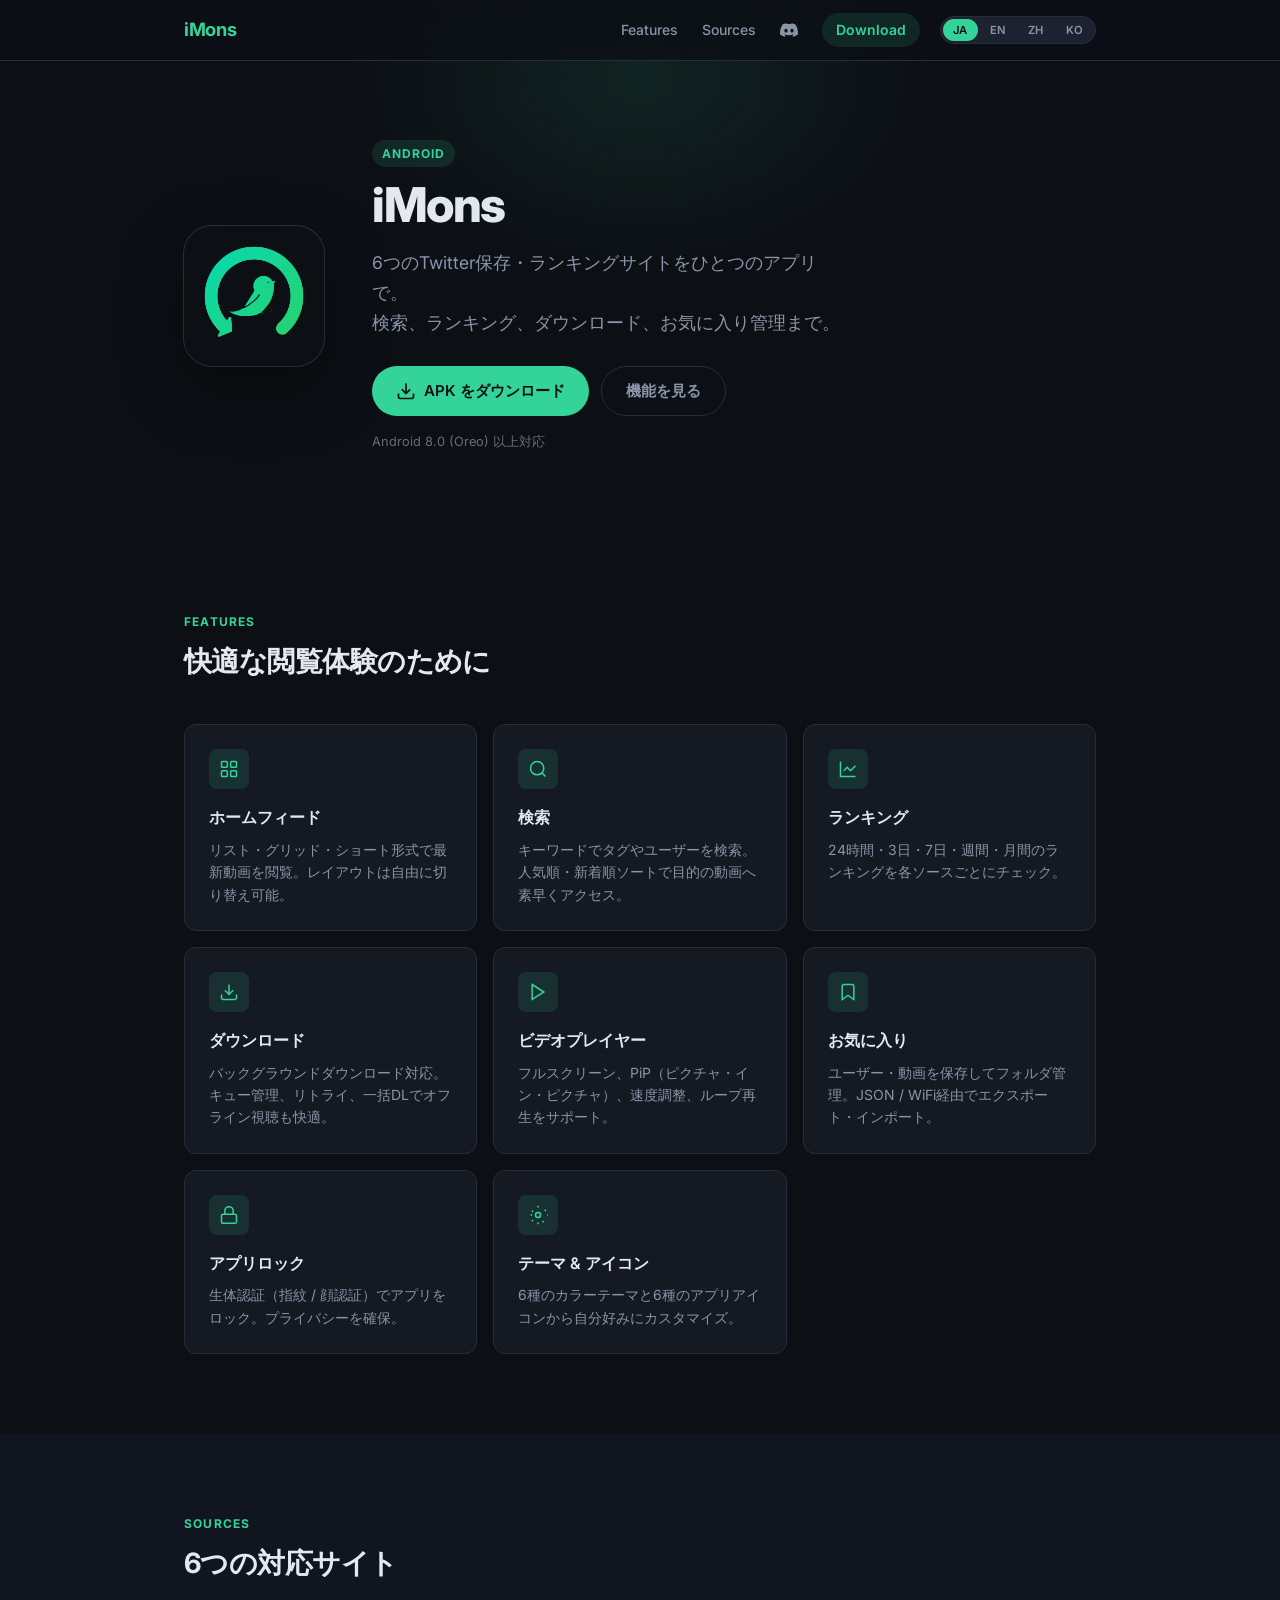
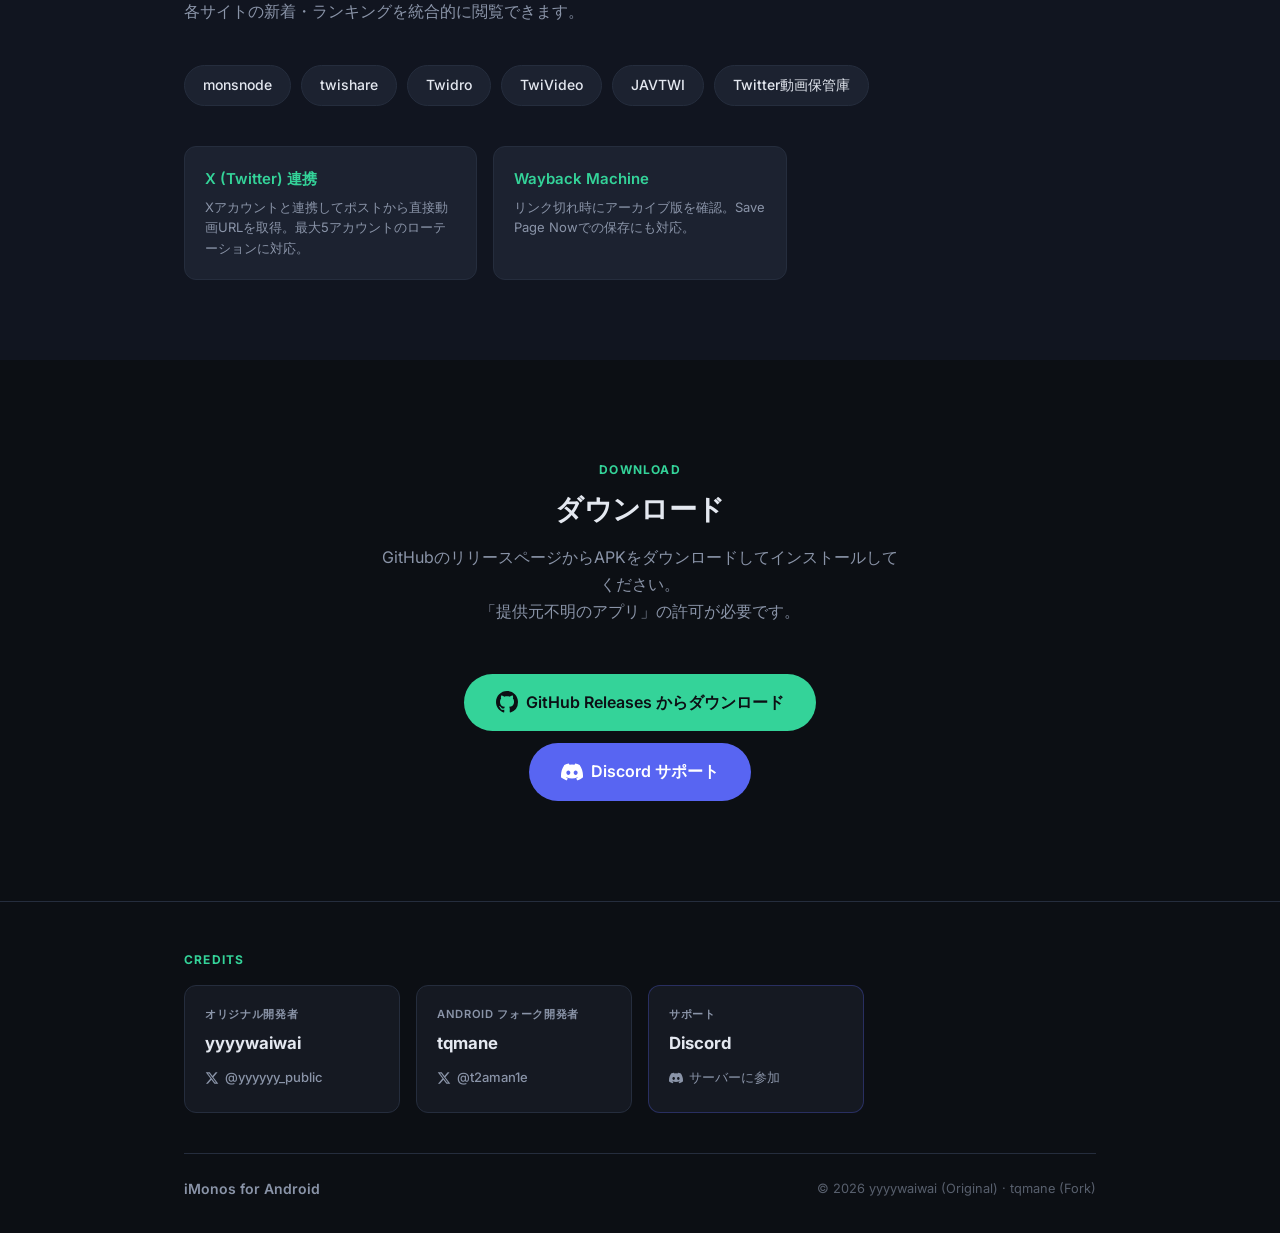
==== commit 2fff8575: "Discordリンクを追加" ====
--- a/index.html
+++ b/index.html
@@ -30,6 +30,9 @@
         <div class="topbar-links">
           <a href="#features" data-i18n="nav.features">Features</a>
           <a href="#sources" data-i18n="nav.sources">Sources</a>
+          <a href="https://discord.gg/NEdN3egBRH" class="topbar-discord" target="_blank" rel="noreferrer" aria-label="Discord">
+            <svg viewBox="0 0 24 24" fill="currentColor" width="18" height="18" aria-hidden="true"><path d="M20.317 4.37a19.791 19.791 0 0 0-4.885-1.515.074.074 0 0 0-.079.037c-.21.375-.444.864-.608 1.25a18.27 18.27 0 0 0-5.487 0 12.64 12.64 0 0 0-.617-1.25.077.077 0 0 0-.079-.037A19.736 19.736 0 0 0 3.677 4.37a.07.07 0 0 0-.032.027C.533 9.046-.32 13.58.099 18.057a.082.082 0 0 0 .031.057 19.9 19.9 0 0 0 5.993 3.03.078.078 0 0 0 .084-.028c.462-.63.874-1.295 1.226-1.994a.076.076 0 0 0-.041-.106 13.107 13.107 0 0 1-1.872-.892.077.077 0 0 1-.008-.128 10.2 10.2 0 0 0 .372-.292.074.074 0 0 1 .077-.01c3.928 1.793 8.18 1.793 12.062 0a.074.074 0 0 1 .078.01c.12.098.246.198.373.292a.077.077 0 0 1-.006.127 12.299 12.299 0 0 1-1.873.892.077.077 0 0 0-.041.107c.36.698.772 1.362 1.225 1.993a.076.076 0 0 0 .084.028 19.839 19.839 0 0 0 6.002-3.03.077.077 0 0 0 .032-.054c.5-5.177-.838-9.674-3.549-13.66a.061.061 0 0 0-.031-.03zM8.02 15.33c-1.183 0-2.157-1.085-2.157-2.419 0-1.333.956-2.419 2.157-2.419 1.21 0 2.176 1.095 2.157 2.42 0 1.333-.956 2.418-2.157 2.418zm7.975 0c-1.183 0-2.157-1.085-2.157-2.419 0-1.333.956-2.419 2.157-2.419 1.21 0 2.176 1.095 2.157 2.42 0 1.333-.947 2.418-2.157 2.418z"/></svg>
+          </a>
           <a href="#download" class="topbar-cta" data-i18n="nav.download">Download</a>
         </div>
         <div class="lang-switcher">
@@ -179,12 +182,18 @@
           <p class="section-label">Download</p>
           <h2 class="section-heading" data-i18n="download.heading">ダウンロード</h2>
           <p class="section-sub" data-i18n="download.sub">GitHubのリリースページからAPKをダウンロードしてインストールしてください。<br>「提供元不明のアプリ」の許可が必要です。</p>
-          <a href="https://github.com/tqmane/iMons_web/releases/latest" class="btn btn-primary btn-lg" target="_blank" rel="noreferrer">
-            <svg viewBox="0 0 24 24" fill="currentColor" width="22" height="22" aria-hidden="true">
-              <path d="M12 0C5.37 0 0 5.37 0 12c0 5.31 3.435 9.795 8.205 11.385.6.105.825-.255.825-.57 0-.285-.015-1.23-.015-2.235-3.015.555-3.795-.735-4.035-1.41-.135-.345-.72-1.41-1.23-1.695-.42-.225-1.02-.78-.015-.795.945-.015 1.62.87 1.845 1.23 1.08 1.815 2.805 1.305 3.495.99.105-.78.42-1.305.765-1.605-2.67-.3-5.46-1.335-5.46-5.925 0-1.305.465-2.385 1.23-3.225-.12-.3-.54-1.53.12-3.18 0 0 1.005-.315 3.3 1.23.96-.27 1.98-.405 3-.405s2.04.135 3 .405c2.295-1.56 3.3-1.23 3.3-1.23.66 1.65.24 2.88.12 3.18.765.84 1.23 1.905 1.23 3.225 0 4.605-2.805 5.625-5.475 5.925.435.375.81 1.095.81 2.22 0 1.605-.015 2.895-.015 3.3 0 .315.225.69.825.57A12.02 12.02 0 0 0 24 12c0-6.63-5.37-12-12-12z"/>
-            </svg>
-            <span data-i18n="download.btn">GitHub Releases からダウンロード</span>
-          </a>
+          <div class="download-buttons">
+            <a href="https://github.com/tqmane/iMons_web/releases/latest" class="btn btn-primary btn-lg" target="_blank" rel="noreferrer">
+              <svg viewBox="0 0 24 24" fill="currentColor" width="22" height="22" aria-hidden="true">
+                <path d="M12 0C5.37 0 0 5.37 0 12c0 5.31 3.435 9.795 8.205 11.385.6.105.825-.255.825-.57 0-.285-.015-1.23-.015-2.235-3.015.555-3.795-.735-4.035-1.41-.135-.345-.72-1.41-1.23-1.695-.42-.225-1.02-.78-.015-.795.945-.015 1.62.87 1.845 1.23 1.08 1.815 2.805 1.305 3.495.99.105-.78.42-1.305.765-1.605-2.67-.3-5.46-1.335-5.46-5.925 0-1.305.465-2.385 1.23-3.225-.12-.3-.54-1.53.12-3.18 0 0 1.005-.315 3.3 1.23.96-.27 1.98-.405 3-.405s2.04.135 3 .405c2.295-1.56 3.3-1.23 3.3-1.23.66 1.65.24 2.88.12 3.18.765.84 1.23 1.905 1.23 3.225 0 4.605-2.805 5.625-5.475 5.925.435.375.81 1.095.81 2.22 0 1.605-.015 2.895-.015 3.3 0 .315.225.69.825.57A12.02 12.02 0 0 0 24 12c0-6.63-5.37-12-12-12z"/>
+              </svg>
+              <span data-i18n="download.btn">GitHub Releases からダウンロード</span>
+            </a>
+            <a href="https://discord.gg/NEdN3egBRH" class="btn btn-discord btn-lg" target="_blank" rel="noreferrer">
+              <svg viewBox="0 0 24 24" fill="currentColor" width="22" height="22" aria-hidden="true"><path d="M20.317 4.37a19.791 19.791 0 0 0-4.885-1.515.074.074 0 0 0-.079.037c-.21.375-.444.864-.608 1.25a18.27 18.27 0 0 0-5.487 0 12.64 12.64 0 0 0-.617-1.25.077.077 0 0 0-.079-.037A19.736 19.736 0 0 0 3.677 4.37a.07.07 0 0 0-.032.027C.533 9.046-.32 13.58.099 18.057a.082.082 0 0 0 .031.057 19.9 19.9 0 0 0 5.993 3.03.078.078 0 0 0 .084-.028c.462-.63.874-1.295 1.226-1.994a.076.076 0 0 0-.041-.106 13.107 13.107 0 0 1-1.872-.892.077.077 0 0 1-.008-.128 10.2 10.2 0 0 0 .372-.292.074.074 0 0 1 .077-.01c3.928 1.793 8.18 1.793 12.062 0a.074.074 0 0 1 .078.01c.12.098.246.198.373.292a.077.077 0 0 1-.006.127 12.299 12.299 0 0 1-1.873.892.077.077 0 0 0-.041.107c.36.698.772 1.362 1.225 1.993a.076.076 0 0 0 .084.028 19.839 19.839 0 0 0 6.002-3.03.077.077 0 0 0 .032-.054c.5-5.177-.838-9.674-3.549-13.66a.061.061 0 0 0-.031-.03zM8.02 15.33c-1.183 0-2.157-1.085-2.157-2.419 0-1.333.956-2.419 2.157-2.419 1.21 0 2.176 1.095 2.157 2.42 0 1.333-.956 2.418-2.157 2.418zm7.975 0c-1.183 0-2.157-1.085-2.157-2.419 0-1.333.956-2.419 2.157-2.419 1.21 0 2.176 1.095 2.157 2.42 0 1.333-.947 2.418-2.157 2.418z"/></svg>
+              <span data-i18n="download.discord">Discord サポート</span>
+            </a>
+          </div>
         </div>
       </div>
     </section>
@@ -212,6 +221,14 @@
               <span>@t2aman1e</span>
             </a>
           </div>
+          <div class="credit-card credit-card-discord">
+            <p class="credit-role" data-i18n="credits.support">Support</p>
+            <p class="credit-name">Discord</p>
+            <a class="credit-link credit-link-discord" href="https://discord.gg/NEdN3egBRH" target="_blank" rel="noreferrer">
+              <svg viewBox="0 0 24 24" fill="currentColor" width="14" height="14" aria-hidden="true"><path d="M20.317 4.37a19.791 19.791 0 0 0-4.885-1.515.074.074 0 0 0-.079.037c-.21.375-.444.864-.608 1.25a18.27 18.27 0 0 0-5.487 0 12.64 12.64 0 0 0-.617-1.25.077.077 0 0 0-.079-.037A19.736 19.736 0 0 0 3.677 4.37a.07.07 0 0 0-.032.027C.533 9.046-.32 13.58.099 18.057a.082.082 0 0 0 .031.057 19.9 19.9 0 0 0 5.993 3.03.078.078 0 0 0 .084-.028c.462-.63.874-1.295 1.226-1.994a.076.076 0 0 0-.041-.106 13.107 13.107 0 0 1-1.872-.892.077.077 0 0 1-.008-.128 10.2 10.2 0 0 0 .372-.292.074.074 0 0 1 .077-.01c3.928 1.793 8.18 1.793 12.062 0a.074.074 0 0 1 .078.01c.12.098.246.198.373.292a.077.077 0 0 1-.006.127 12.299 12.299 0 0 1-1.873.892.077.077 0 0 0-.041.107c.36.698.772 1.362 1.225 1.993a.076.076 0 0 0 .084.028 19.839 19.839 0 0 0 6.002-3.03.077.077 0 0 0 .032-.054c.5-5.177-.838-9.674-3.549-13.66a.061.061 0 0 0-.031-.03zM8.02 15.33c-1.183 0-2.157-1.085-2.157-2.419 0-1.333.956-2.419 2.157-2.419 1.21 0 2.176 1.095 2.157 2.42 0 1.333-.956 2.418-2.157 2.418zm7.975 0c-1.183 0-2.157-1.085-2.157-2.419 0-1.333.956-2.419 2.157-2.419 1.21 0 2.176 1.095 2.157 2.42 0 1.333-.947 2.418-2.157 2.418z"/></svg>
+              <span data-i18n="credits.discord_join">サーバーに参加</span>
+            </a>
+          </div>
         </div>
       </div>
       <div class="footer-bottom">
--- a/style.css
+++ b/style.css
@@ -100,6 +100,21 @@
   color: var(--text);
 }
 
+.topbar-discord {
+  display: inline-flex;
+  align-items: center;
+  color: var(--text-muted) !important;
+  transition: color 0.2s;
+}
+
+.topbar-discord:hover {
+  color: #5865F2 !important;
+}
+
+.topbar-discord svg {
+  display: block;
+}
+
 .topbar-cta {
   background: var(--accent-dim);
   color: var(--accent) !important;
@@ -265,6 +280,17 @@
   font-size: 1rem;
 }
 
+.btn-discord {
+  background: #5865F2;
+  color: #fff;
+}
+
+.btn-discord:hover {
+  background: #4752C4;
+  transform: translateY(-1px);
+  box-shadow: 0 8px 24px rgba(88, 101, 242, 0.3);
+}
+
 /* ---- Sections ---- */
 
 .section {
@@ -427,6 +453,13 @@
   margin-top: 8px;
 }
 
+.download-buttons {
+  display: flex;
+  gap: 12px;
+  flex-wrap: wrap;
+  justify-content: center;
+}
+
 /* ---- Footer ---- */
 
 .footer {
@@ -483,6 +516,18 @@
   color: var(--text);
 }
 
+.credit-card-discord {
+  border-color: rgba(88, 101, 242, 0.3);
+}
+
+.credit-card-discord:hover {
+  border-color: #5865F2;
+}
+
+.credit-link-discord:hover {
+  color: #5865F2;
+}
+
 .footer-bottom {
   display: flex;
   align-items: center;
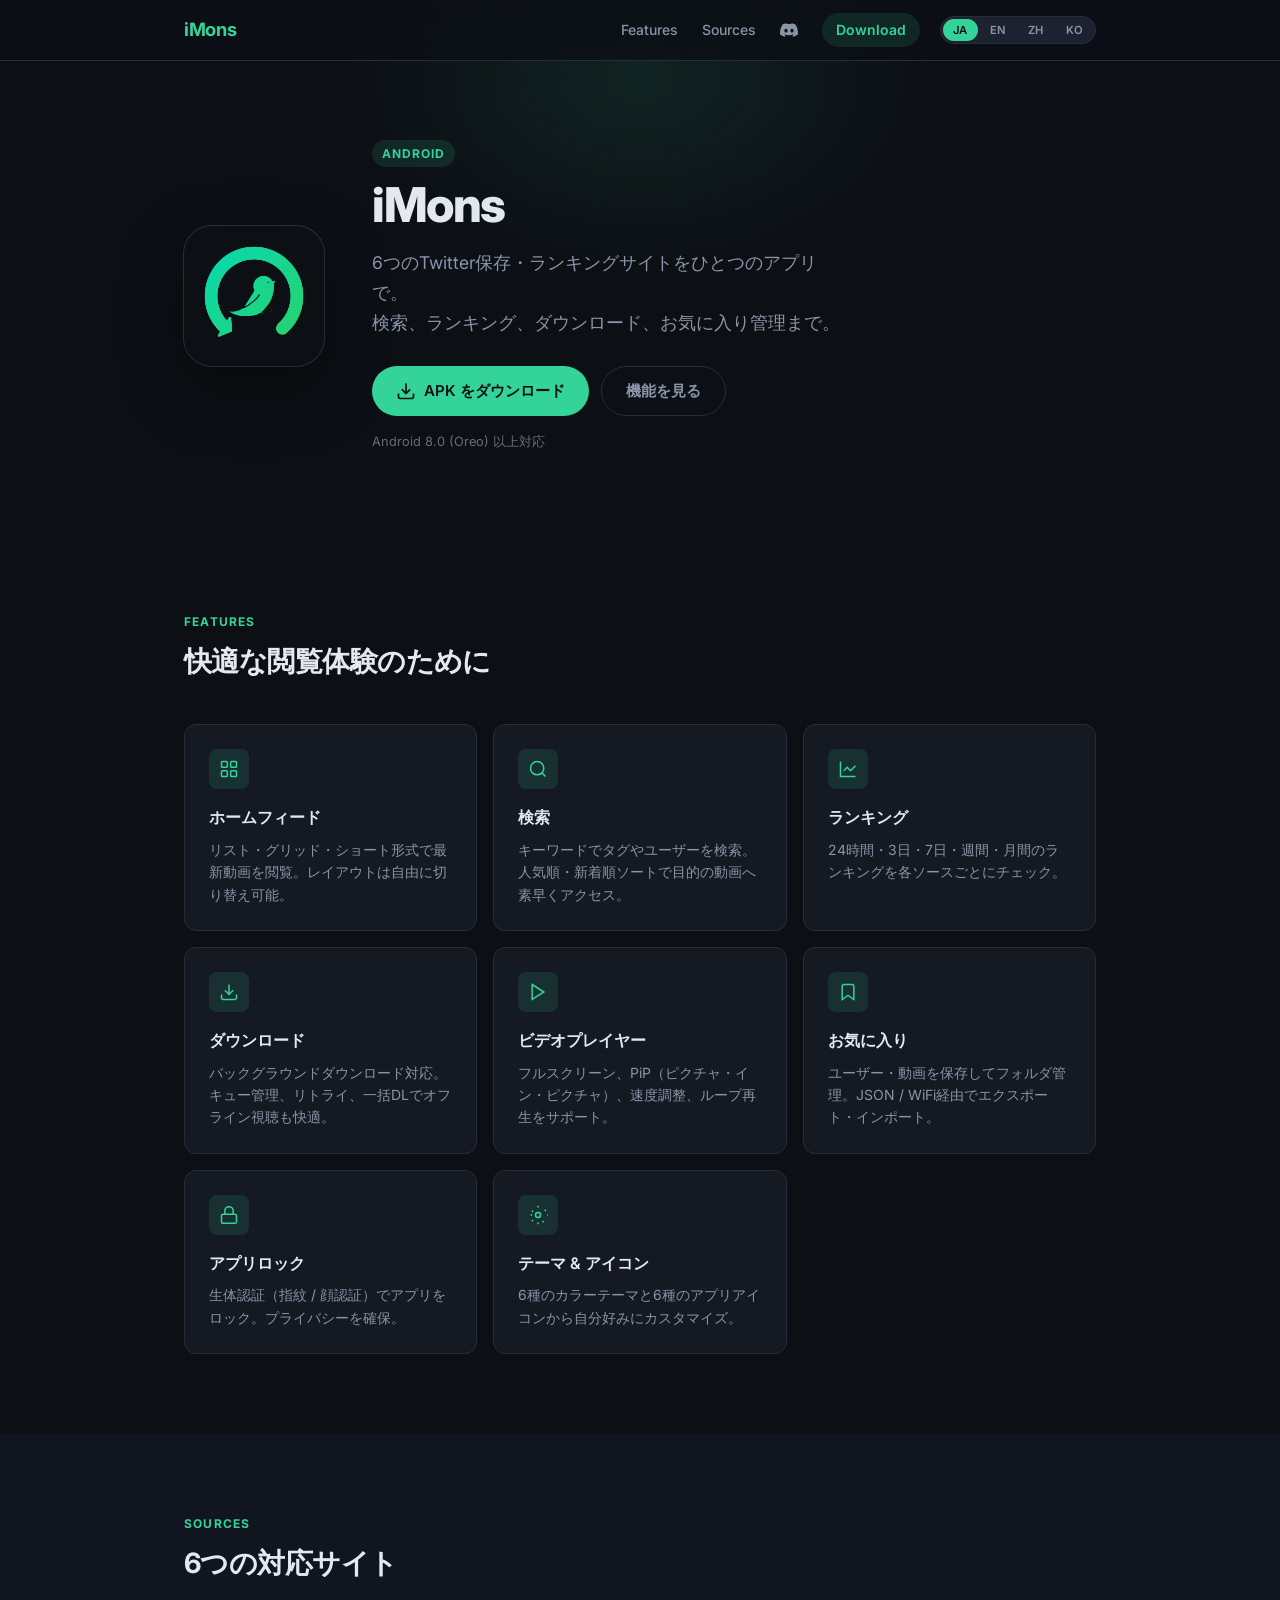
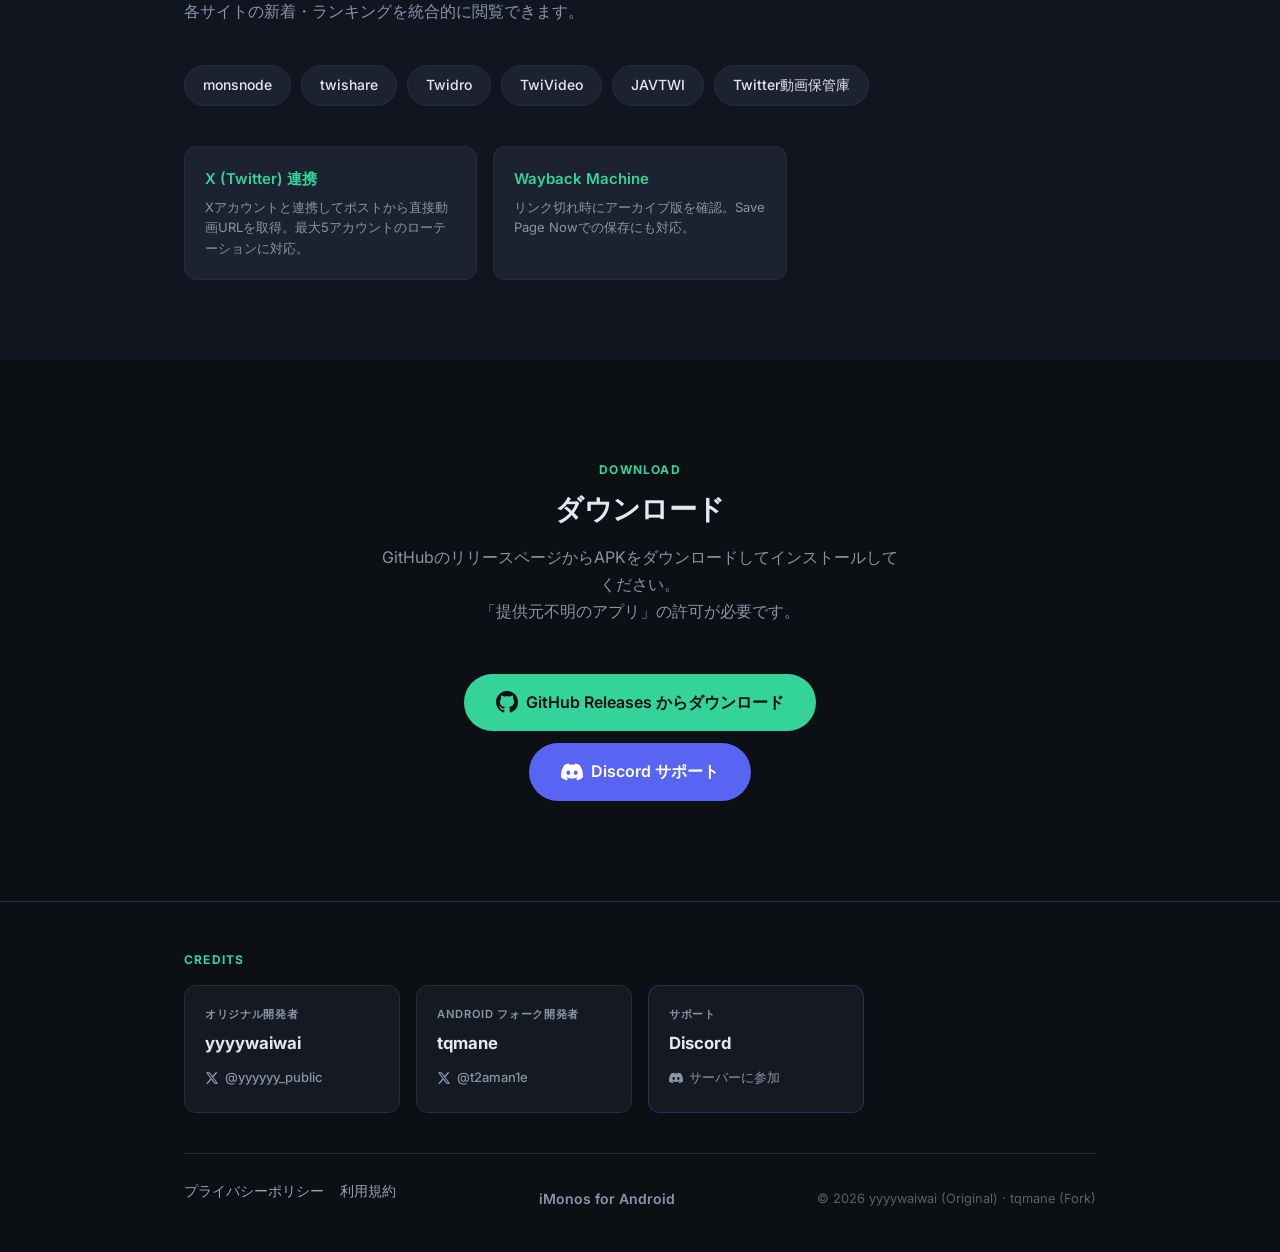
==== commit 67be3518: "ページを更新" ====
--- a/index.html
+++ b/index.html
@@ -232,6 +232,10 @@
         </div>
       </div>
       <div class="footer-bottom">
+        <div style="margin-bottom: 1rem;">
+          <a href="privacy-policy.html" style="color: #a1a1aa; text-decoration: none; margin-right: 12px; font-size: 0.9em;" data-i18n="footer.privacy">プライバシーポリシー</a>
+          <a href="terms-of-service.html" style="color: #a1a1aa; text-decoration: none; font-size: 0.9em;" data-i18n="footer.terms">利用規約</a>
+        </div>
         <p class="footer-brand">iMonos for Android</p>
         <p class="footer-copy">&copy; 2026 yyyywaiwai (Original) &middot; tqmane (Fork)</p>
       </div>
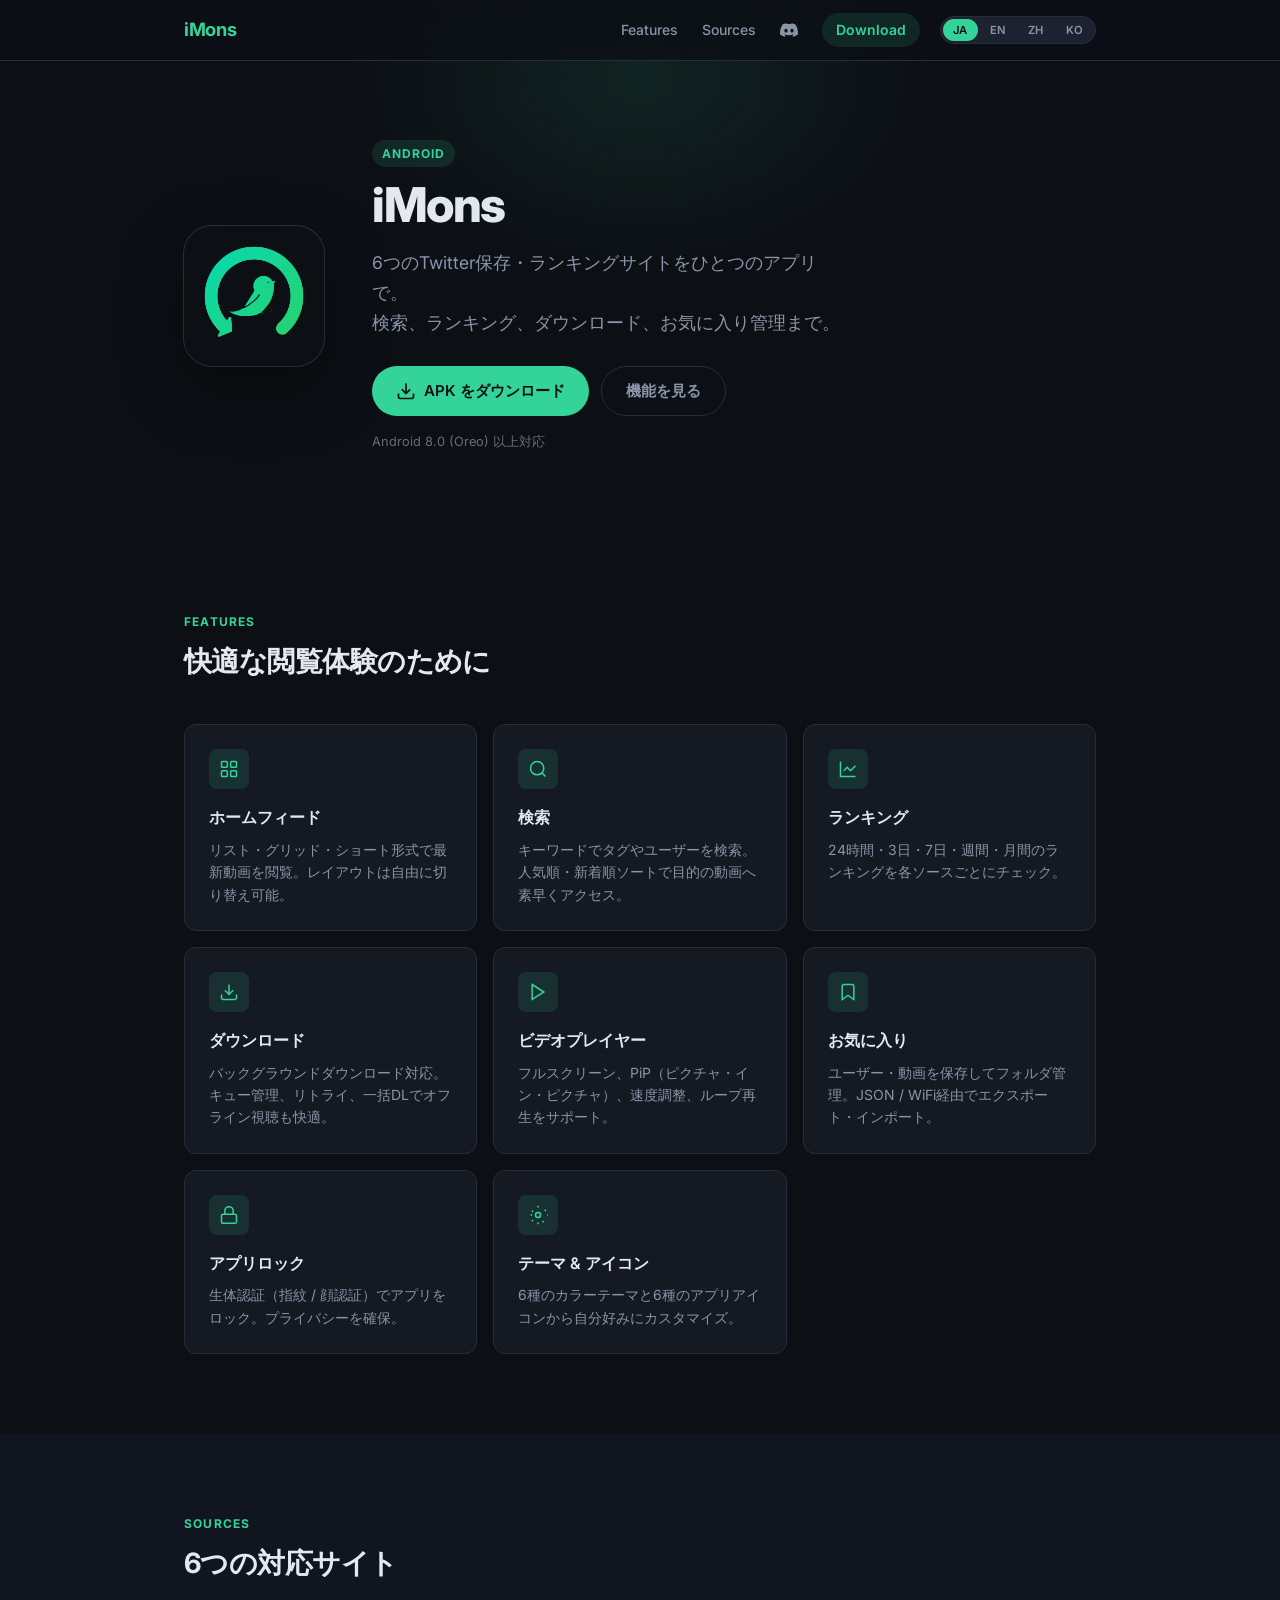
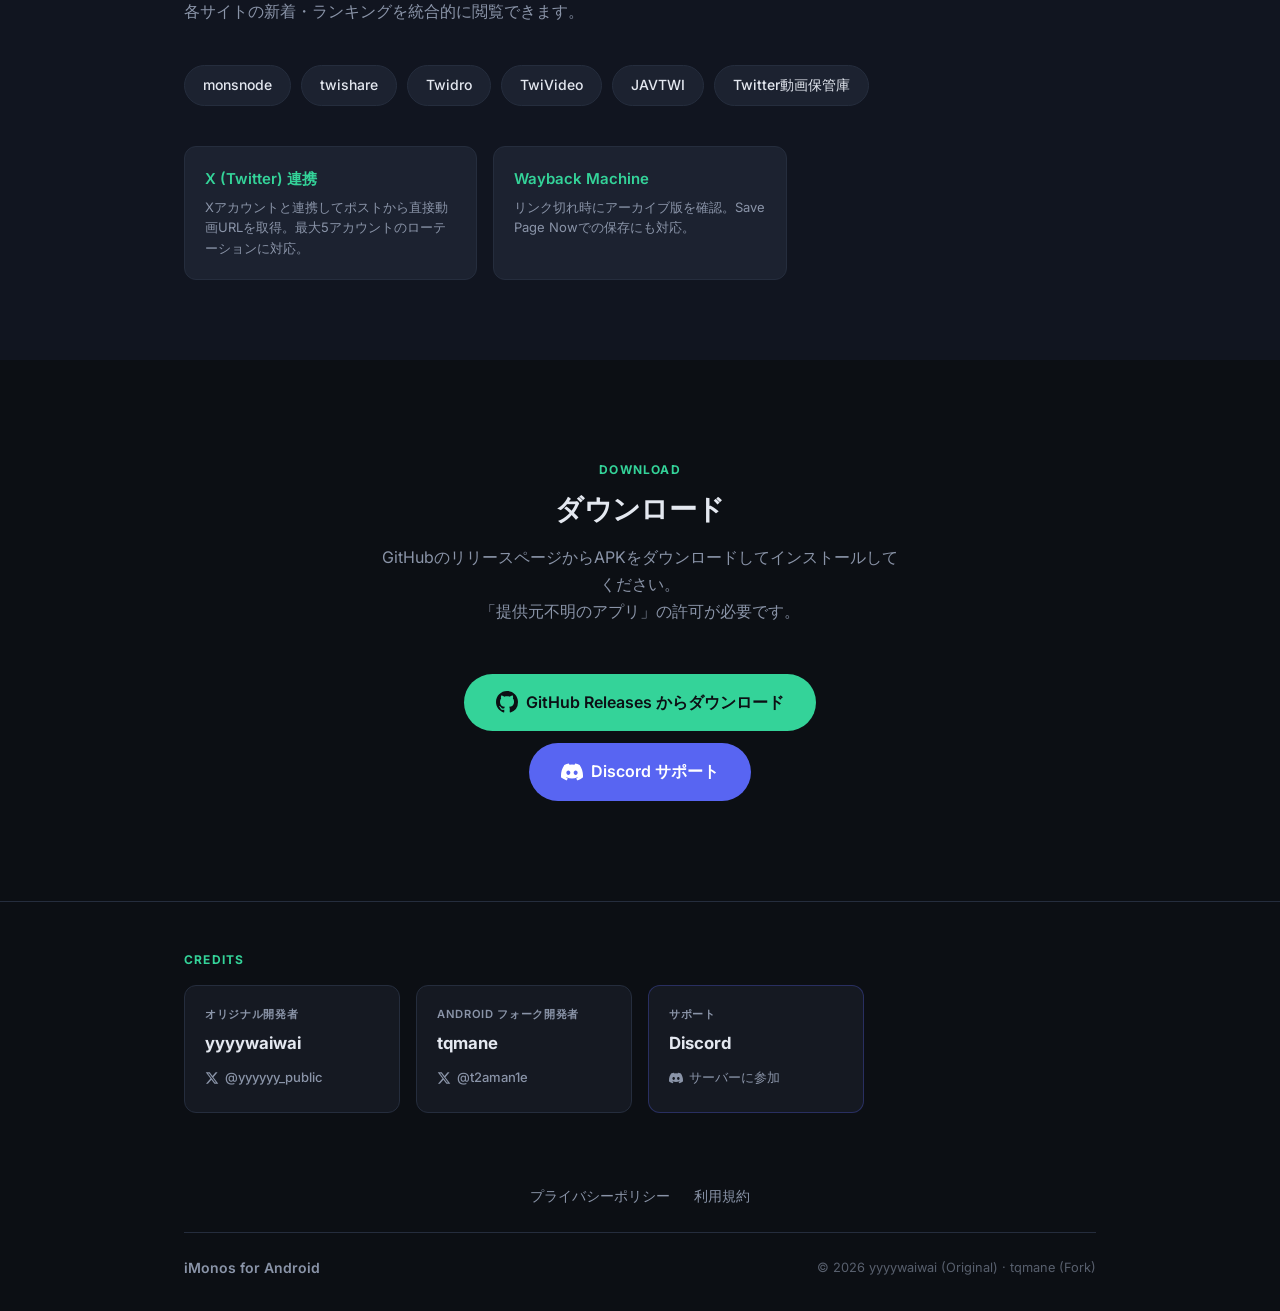
==== commit 83a5672b: "修正" ====
--- a/index.html
+++ b/index.html
@@ -231,11 +231,11 @@
           </div>
         </div>
       </div>
+      <div style="display: flex; justify-content: center; gap: 24px; padding-top: 32px; padding-bottom: 24px;">
+        <a href="privacy-policy.html" style="color: var(--text-muted); text-decoration: none; font-size: 0.875rem;" data-i18n="footer.privacy" onmouseover="this.style.color='var(--text)'" onmouseout="this.style.color='var(--text-muted)'">プライバシーポリシー</a>
+        <a href="terms-of-service.html" style="color: var(--text-muted); text-decoration: none; font-size: 0.875rem;" data-i18n="footer.terms" onmouseover="this.style.color='var(--text)'" onmouseout="this.style.color='var(--text-muted)'">利用規約</a>
+      </div>
       <div class="footer-bottom">
-        <div style="margin-bottom: 1rem;">
-          <a href="privacy-policy.html" style="color: #a1a1aa; text-decoration: none; margin-right: 12px; font-size: 0.9em;" data-i18n="footer.privacy">プライバシーポリシー</a>
-          <a href="terms-of-service.html" style="color: #a1a1aa; text-decoration: none; font-size: 0.9em;" data-i18n="footer.terms">利用規約</a>
-        </div>
         <p class="footer-brand">iMonos for Android</p>
         <p class="footer-copy">&copy; 2026 yyyywaiwai (Original) &middot; tqmane (Fork)</p>
       </div>
